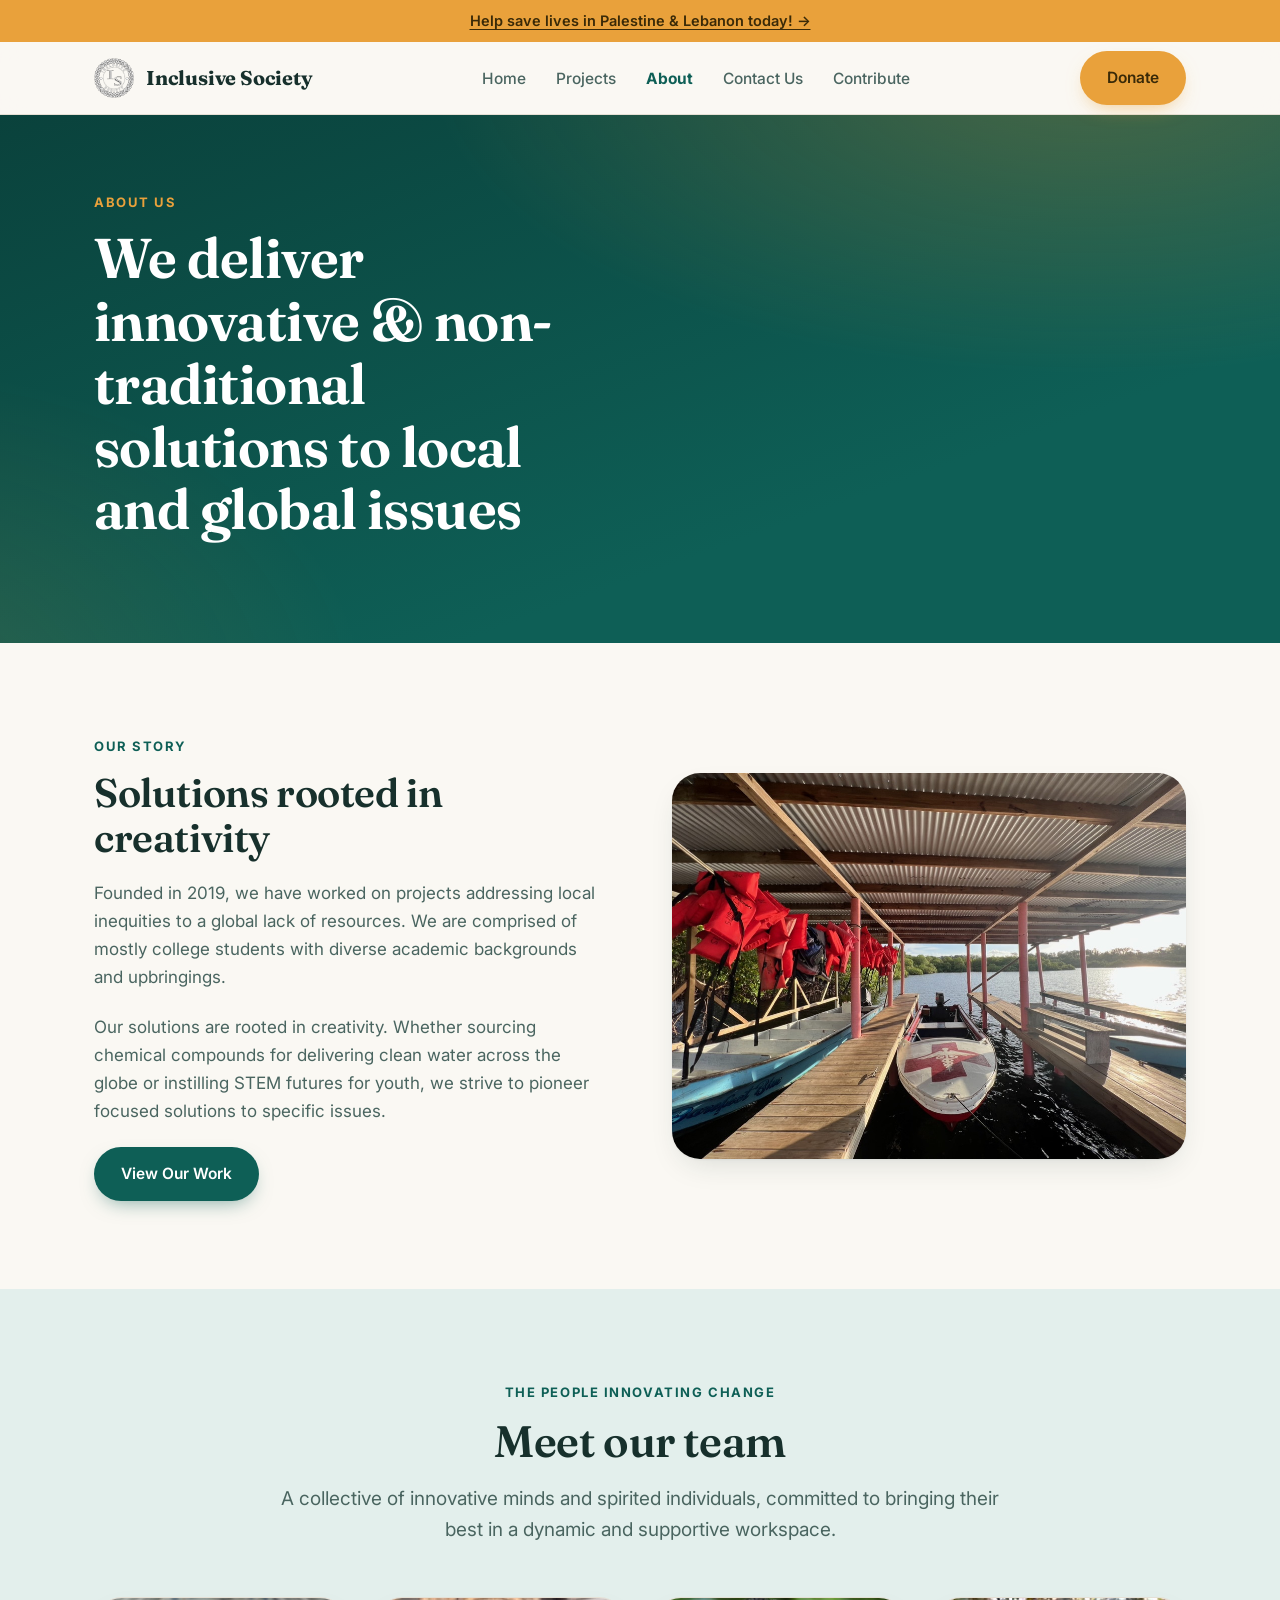
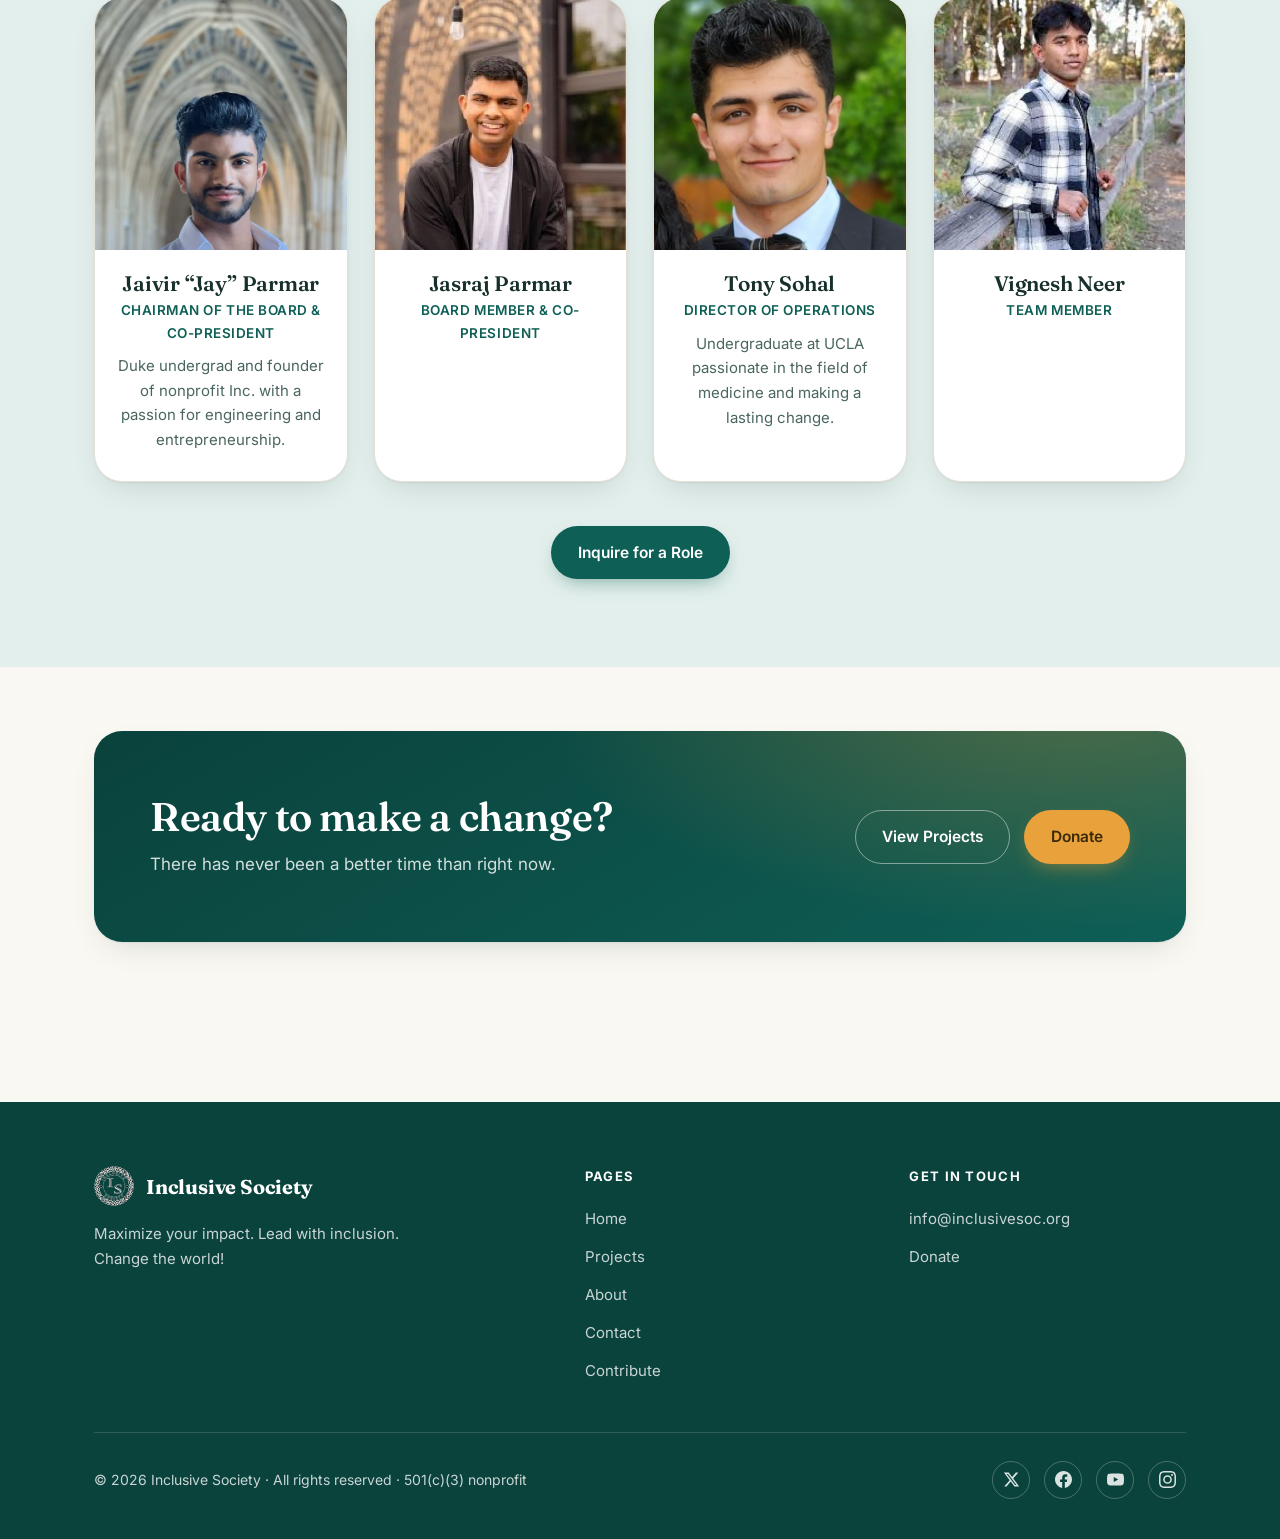
==== about/index.html @ f0d804b3 "Redesigned Inclusive Society site as a modern static website Co-Authored-By: Claude Fable 5 <noreply" ====
<!DOCTYPE html>
<html lang="en">
<head>
<meta charset="UTF-8">
<meta name="viewport" content="width=device-width, initial-scale=1.0">
<title>About — Inclusive Society</title>
<meta name="description" content="Founded in 2019, Inclusive Society delivers innovative and non-traditional solutions to local and global issues. Meet our team.">
<link rel="icon" type="image/png" href="../assets/img/logo.png">
<link rel="preconnect" href="https://fonts.googleapis.com">
<link rel="preconnect" href="https://fonts.gstatic.com" crossorigin>
<link href="https://fonts.googleapis.com/css2?family=Fraunces:ital,opsz,wght@0,9..144,400..700;1,9..144,400..700&family=Inter:wght@400;500;600;700&display=swap" rel="stylesheet">
<link rel="stylesheet" href="../assets/css/style.css">
</head>
<body>
<div class="announce">
  <a href="https://donorbox.org/inclusive-society-nonprofit-fundraiser" target="_blank" rel="noopener">Help save lives in Palestine &amp; Lebanon today! →</a>
</div>

<header class="site-header">
  <div class="wrap nav">
    <a class="brand" href="../"><img src="../assets/img/logo.png" alt="Inclusive Society logo"><span>Inclusive Society</span></a>
    <ul class="nav-links" id="navLinks">
      <li><a href="../">Home</a></li>
      <li><a href="../projects/">Projects</a></li>
      <li><a href="../about/" aria-current="page">About</a></li>
      <li><a href="../contact/">Contact Us</a></li>
      <li><a href="../contribute/">Contribute</a></li>
    </ul>
    <div class="nav-cta">
      <a class="btn btn--amber" href="https://donorbox.org/inclusive-society-nonprofit-fundraiser" target="_blank" rel="noopener">Donate</a>
      <button class="nav-toggle" aria-label="Toggle menu" onclick="document.getElementById('navLinks').classList.toggle('open')">
        <svg viewBox="0 0 24 24" fill="none" stroke="currentColor" stroke-width="2" stroke-linecap="round"><path d="M4 7h16M4 12h16M4 17h16"/></svg>
      </button>
    </div>
  </div>
</header>

<section class="hero hero--sub">
  <div class="wrap">
    <span class="eyebrow">About Us</span>
    <h1>We deliver innovative &amp; non-traditional solutions to local and global issues</h1>
  </div>
</section>

<section class="section">
  <div class="wrap split">
    <div>
      <span class="eyebrow">Our Story</span>
      <h2>Solutions rooted in creativity</h2>
      <p>Founded in 2019, we have worked on projects addressing local inequities to a global lack of resources. We are comprised of mostly college students with diverse academic backgrounds and upbringings.</p>
      <p>Our solutions are rooted in creativity. Whether sourcing chemical compounds for delivering clean water across the globe or instilling STEM futures for youth, we strive to pioneer focused solutions to specific issues.</p>
      <a class="btn btn--primary" href="../projects/">View Our Work</a>
    </div>
    <div class="split-img"><img src="../assets/img/medical.jpg" alt="Inclusive Society mission work"></div>
  </div>
</section>

<section class="section section--tint">
  <div class="wrap">
    <div class="section-head center">
      <span class="eyebrow">The People Innovating Change</span>
      <h2>Meet our team</h2>
      <p class="lede" style="margin:0 auto;">A collective of innovative minds and spirited individuals, committed to bringing their best in a dynamic and supportive workspace.</p>
    </div>
    <div class="grid grid--4">
      <article class="person">
        <img src="../assets/img/jaivir.jpg" alt="Portrait of Jaivir “Jay” Parmar">
        <div class="person-body">
          <h3>Jaivir “Jay” Parmar</h3>
          <p class="role">Chairman of the Board & Co-President</p>
          <p>Duke undergrad and founder of nonprofit Inc. with a passion for engineering and entrepreneurship.</p>
        </div>
      </article>
      <article class="person">
        <img src="../assets/img/jasraj.jpg" alt="Portrait of Jasraj Parmar">
        <div class="person-body">
          <h3>Jasraj Parmar</h3>
          <p class="role">Board Member & Co-President</p>
          
        </div>
      </article>
      <article class="person">
        <img src="../assets/img/tony.jpg" alt="Portrait of Tony Sohal">
        <div class="person-body">
          <h3>Tony Sohal</h3>
          <p class="role">Director of Operations</p>
          <p>Undergraduate at UCLA passionate in the field of medicine and making a lasting change.</p>
        </div>
      </article>
      <article class="person">
        <img src="../assets/img/vignesh.jpg" alt="Portrait of Vignesh Neer">
        <div class="person-body">
          <h3>Vignesh Neer</h3>
          <p class="role">Team Member</p>
          
        </div>
      </article>
    </div>
    <div style="text-align:center; margin-top:44px;">
      <a class="btn btn--primary" href="../contact/">Inquire for a Role</a>
    </div>
  </div>
</section>

<section class="section section--tight">
  <div class="wrap">
    <div class="cta-band">
      <div>
        <h2>Ready to make a change?</h2>
        <p>There has never been a better time than right now.</p>
      </div>
      <div class="hero-actions">
        <a class="btn btn--ghost-light" href="../projects/">View Projects</a>
        <a class="btn btn--amber" href="https://donorbox.org/inclusive-society-nonprofit-fundraiser" target="_blank" rel="noopener">Donate</a>
      </div>
    </div>
  </div>
</section>

<footer class="site-footer">
  <div class="wrap">
    <div class="footer-grid">
      <div>
        <a class="brand" href="../"><img src="../assets/img/logo.png" alt="Inclusive Society logo"><span>Inclusive Society</span></a>
        <p class="footer-tag">Maximize your impact. Lead with inclusion. Change the world!</p>
      </div>
      <div>
        <h4>Pages</h4>
        <ul class="footer-links">
          <li><a href="../">Home</a></li>
          <li><a href="../projects/">Projects</a></li>
          <li><a href="../about/">About</a></li>
          <li><a href="../contact/">Contact</a></li>
          <li><a href="../contribute/">Contribute</a></li>
        </ul>
      </div>
      <div>
        <h4>Get in touch</h4>
        <ul class="footer-links">
          <li><a href="mailto:info@inclusivesoc.org">info@inclusivesoc.org</a></li>
          <li><a href="https://donorbox.org/inclusive-society-nonprofit-fundraiser" target="_blank" rel="noopener">Donate</a></li>
        </ul>
      </div>
    </div>
    <div class="footer-bottom">
      <span>© 2026 Inclusive Society · All rights reserved · 501(c)(3) nonprofit</span>
      <div class="socials">
        <a href="#" aria-label="Twitter"><svg viewBox="0 0 24 24" fill="currentColor"><path d="M18.244 2.25h3.308l-7.227 8.26 8.502 11.24H16.17l-5.214-6.817L4.99 21.75H1.68l7.73-8.835L1.254 2.25H8.08l4.713 6.231zm-1.161 17.52h1.833L7.084 4.126H5.117z"/></svg></a>
        <a href="#" aria-label="Facebook"><svg viewBox="0 0 24 24" fill="currentColor"><path d="M24 12.073c0-6.627-5.373-12-12-12s-12 5.373-12 12c0 5.99 4.388 10.954 10.125 11.854v-8.385H7.078v-3.47h3.047V9.43c0-3.007 1.792-4.669 4.533-4.669 1.312 0 2.686.235 2.686.235v2.953H15.83c-1.491 0-1.956.925-1.956 1.874v2.25h3.328l-.532 3.47h-2.796v8.385C19.612 23.027 24 18.062 24 12.073z"/></svg></a>
        <a href="#" aria-label="YouTube"><svg viewBox="0 0 24 24" fill="currentColor"><path d="M23.498 6.186a3.016 3.016 0 00-2.122-2.136C19.505 3.545 12 3.545 12 3.545s-7.505 0-9.377.505A3.017 3.017 0 00.502 6.186C0 8.07 0 12 0 12s0 3.93.502 5.814a3.016 3.016 0 002.122 2.136c1.871.505 9.376.505 9.376.505s7.505 0 9.377-.505a3.015 3.015 0 002.122-2.136C24 15.93 24 12 24 12s0-3.93-.502-5.814zM9.545 15.568V8.432L15.818 12l-6.273 3.568z"/></svg></a>
        <a href="#" aria-label="Instagram"><svg viewBox="0 0 24 24" fill="currentColor"><path d="M12 2.163c3.204 0 3.584.012 4.85.07 3.252.148 4.771 1.691 4.919 4.919.058 1.265.069 1.645.069 4.849 0 3.205-.012 3.584-.069 4.849-.149 3.225-1.664 4.771-4.919 4.919-1.266.058-1.644.07-4.85.07-3.204 0-3.584-.012-4.849-.07-3.26-.149-4.771-1.699-4.919-4.92-.058-1.265-.07-1.644-.07-4.849 0-3.204.013-3.583.07-4.849.149-3.227 1.664-4.771 4.919-4.919 1.266-.057 1.645-.069 4.849-.069zm0-2.163c-3.259 0-3.667.014-4.947.072-4.358.2-6.78 2.618-6.98 6.98-.059 1.281-.073 1.689-.073 4.948 0 3.259.014 3.668.072 4.948.2 4.358 2.618 6.78 6.98 6.98 1.281.058 1.689.072 4.948.072 3.259 0 3.668-.014 4.948-.072 4.354-.2 6.782-2.618 6.979-6.98.059-1.28.073-1.689.073-4.948 0-3.259-.014-3.667-.072-4.947-.196-4.354-2.617-6.78-6.979-6.98-1.281-.059-1.69-.073-4.949-.073zm0 5.838a6.162 6.162 0 100 12.324 6.162 6.162 0 000-12.324zm0 10.162a4 4 0 110-8 4 4 0 010 8zm6.406-11.845a1.44 1.44 0 100 2.881 1.44 1.44 0 000-2.881z"/></svg></a>
      </div>
    </div>
  </div>
</footer>

</body>
</html>
---- assets/css/style.css ----
/* ============================================================
   Inclusive Society — site stylesheet
   ============================================================ */

:root {
  --bg: #FAF8F3;
  --surface: #FFFFFF;
  --ink: #17302C;
  --ink-soft: #4A6560;
  --line: #E5E0D5;
  --teal: #0E5F56;
  --teal-deep: #0A423C;
  --teal-tint: #E3EFEC;
  --amber: #E9A13B;
  --amber-deep: #C77F1B;
  --radius: 18px;
  --radius-lg: 28px;
  --shadow: 0 1px 2px rgba(23, 48, 44, .05), 0 12px 32px -12px rgba(23, 48, 44, .18);
  --font-display: "Fraunces", Georgia, serif;
  --font-body: "Inter", -apple-system, BlinkMacSystemFont, "Segoe UI", sans-serif;
}

* { margin: 0; padding: 0; box-sizing: border-box; }

html { scroll-behavior: smooth; }

body {
  font-family: var(--font-body);
  background: var(--bg);
  color: var(--ink);
  line-height: 1.65;
  font-size: 17px;
  -webkit-font-smoothing: antialiased;
}

img { max-width: 100%; display: block; }

a { color: var(--teal); text-decoration: none; }
a:hover { text-decoration: none; }

.wrap { max-width: 1140px; margin: 0 auto; padding: 0 24px; }

/* ---------- Typography ---------- */

h1, h2, h3 { font-family: var(--font-display); font-weight: 600; line-height: 1.12; letter-spacing: -0.01em; }

.eyebrow {
  display: inline-block;
  font-size: 13px;
  font-weight: 700;
  letter-spacing: .12em;
  text-transform: uppercase;
  color: var(--teal);
  margin-bottom: 14px;
}

.eyebrow--amber { color: var(--amber-deep); }

.lede { font-size: 19px; color: var(--ink-soft); max-width: 62ch; }

/* ---------- Announcement bar ---------- */

.announce {
  background: var(--amber);
  color: #3A2A08;
  text-align: center;
  padding: 9px 20px;
  font-size: 14.5px;
  font-weight: 600;
}
.announce a { color: inherit; text-decoration: underline; text-underline-offset: 3px; }
.announce a:hover { opacity: .8; }

/* ---------- Header ---------- */

.site-header {
  position: sticky;
  top: 0;
  z-index: 50;
  background: rgba(250, 248, 243, .88);
  backdrop-filter: blur(12px);
  -webkit-backdrop-filter: blur(12px);
  border-bottom: 1px solid var(--line);
}

.nav {
  display: flex;
  align-items: center;
  justify-content: space-between;
  height: 72px;
  gap: 24px;
}

.brand { display: flex; align-items: center; gap: 12px; color: var(--ink); }
.brand img { width: 40px; height: 40px; }
.brand span {
  font-family: var(--font-display);
  font-weight: 700;
  font-size: 20px;
  letter-spacing: -0.01em;
}

.nav-links { display: flex; align-items: center; gap: 30px; list-style: none; }
.nav-links a {
  color: var(--ink-soft);
  font-weight: 500;
  font-size: 15.5px;
  transition: color .15s;
}
.nav-links a:hover, .nav-links a[aria-current="page"] { color: var(--teal); }
.nav-links a[aria-current="page"] { font-weight: 700; }

.nav-cta { display: flex; align-items: center; gap: 12px; }

/* mobile nav */
.nav-toggle {
  display: none;
  background: none;
  border: none;
  cursor: pointer;
  padding: 8px;
  color: var(--ink);
}
.nav-toggle svg { width: 26px; height: 26px; }

@media (max-width: 860px) {
  .nav-toggle { display: block; }
  .nav-links {
    display: none;
    position: absolute;
    top: 72px;
    left: 0; right: 0;
    background: var(--bg);
    border-bottom: 1px solid var(--line);
    flex-direction: column;
    align-items: flex-start;
    padding: 18px 24px 24px;
    gap: 16px;
    box-shadow: var(--shadow);
  }
  .nav-links.open { display: flex; }
  .nav-cta .btn { padding: 10px 18px; }
}

/* ---------- Buttons ---------- */

.btn {
  display: inline-flex;
  align-items: center;
  gap: 8px;
  padding: 13px 26px;
  border-radius: 999px;
  font-weight: 600;
  font-size: 15.5px;
  border: 1.5px solid transparent;
  cursor: pointer;
  transition: transform .15s, box-shadow .15s, background .15s, color .15s;
  font-family: var(--font-body);
}
.btn:hover { transform: translateY(-1px); }

.btn--primary { background: var(--teal); color: #fff; box-shadow: 0 8px 20px -8px rgba(14, 95, 86, .55); }
.btn--primary:hover { background: var(--teal-deep); color: #fff; }

.btn--amber { background: var(--amber); color: #3A2A08; box-shadow: 0 8px 20px -8px rgba(233, 161, 59, .6); }
.btn--amber:hover { background: #F0B45C; }

.btn--ghost { border-color: var(--line); color: var(--ink); background: transparent; }
.btn--ghost:hover { border-color: var(--teal); color: var(--teal); }

.btn--ghost-light { border-color: rgba(255,255,255,.45); color: #fff; background: transparent; }
.btn--ghost-light:hover { background: rgba(255,255,255,.12); color: #fff; }

/* ---------- Hero ---------- */

.hero {
  position: relative;
  background:
    radial-gradient(1100px 520px at 85% -10%, rgba(233, 161, 59, .28), transparent 60%),
    radial-gradient(900px 600px at -10% 110%, rgba(233, 161, 59, .14), transparent 55%),
    linear-gradient(160deg, var(--teal-deep) 0%, var(--teal) 70%);
  color: #fff;
  overflow: hidden;
}
.hero .wrap {
  padding-top: 96px;
  padding-bottom: 104px;
  position: relative;
}
.hero .eyebrow { color: var(--amber); }
.hero h1 {
  font-size: clamp(42px, 6.5vw, 74px);
  max-width: 13ch;
  margin-bottom: 22px;
  font-weight: 640;
}
.hero h1 em { font-style: italic; color: var(--amber); }
.hero p { font-size: 20px; color: rgba(255,255,255,.85); max-width: 52ch; margin-bottom: 36px; }
.hero-actions { display: flex; gap: 14px; flex-wrap: wrap; }

/* subpage hero (smaller) */
.hero--sub .wrap { padding-top: 72px; padding-bottom: 80px; }
.hero--sub h1 { font-size: clamp(36px, 5vw, 56px); }

/* ---------- Sections ---------- */

.section { padding: 88px 0; }
.section--tight { padding: 64px 0; }
.section--teal { background: var(--teal-deep); color: #fff; }
.section--tint { background: var(--teal-tint); }

.section-head { max-width: 720px; margin-bottom: 52px; }
.section-head h2 { font-size: clamp(30px, 4vw, 44px); margin-bottom: 16px; }
.section-head.center { margin-left: auto; margin-right: auto; text-align: center; }

/* ---------- Cards ---------- */

.grid { display: grid; gap: 26px; }
.grid--3 { grid-template-columns: repeat(3, 1fr); }
.grid--2 { grid-template-columns: repeat(2, 1fr); }
.grid--4 { grid-template-columns: repeat(4, 1fr); }

@media (max-width: 980px) {
  .grid--3, .grid--4 { grid-template-columns: repeat(2, 1fr); }
}
@media (max-width: 640px) {
  .grid--2, .grid--3, .grid--4 { grid-template-columns: 1fr; }
}

.card {
  background: var(--surface);
  border: 1px solid var(--line);
  border-radius: var(--radius-lg);
  overflow: hidden;
  box-shadow: var(--shadow);
  display: flex;
  flex-direction: column;
  transition: transform .2s, box-shadow .2s;
}
.card:hover { transform: translateY(-4px); box-shadow: 0 2px 4px rgba(23,48,44,.06), 0 24px 48px -16px rgba(23,48,44,.24); }

.card img { height: 210px; width: 100%; object-fit: cover; }
.card-body { padding: 26px 26px 30px; display: flex; flex-direction: column; gap: 10px; flex: 1; }
.card-body h3 { font-size: 23px; }
.card-body p { color: var(--ink-soft); font-size: 15.5px; flex: 1; }
.card-link { font-weight: 600; font-size: 15px; }
.card-link::after { content: " →"; }

.tag {
  align-self: flex-start;
  font-size: 12px;
  font-weight: 700;
  letter-spacing: .08em;
  text-transform: uppercase;
  padding: 5px 12px;
  border-radius: 999px;
  background: var(--teal-tint);
  color: var(--teal);
}
.tag--red { background: #FBE9E4; color: #B4462B; }
.tag--amber { background: #FCF0DC; color: var(--amber-deep); }

/* ---------- Stats ---------- */

.stats { text-align: center; }
.stat h3 {
  font-size: clamp(40px, 5vw, 56px);
  color: var(--amber);
  font-weight: 640;
  margin-bottom: 6px;
}
.section--teal .stat p { color: rgba(255,255,255,.8); font-size: 15.5px; }
.stat p { color: var(--ink-soft); font-size: 15.5px; }

/* ---------- Split (image + text) ---------- */

.split {
  display: grid;
  grid-template-columns: 1fr 1fr;
  gap: 64px;
  align-items: center;
}
@media (max-width: 900px) { .split { grid-template-columns: 1fr; gap: 40px; } }

.split h2 { font-size: clamp(28px, 3.6vw, 40px); margin-bottom: 18px; }
.split p { color: var(--ink-soft); margin-bottom: 22px; }

.split-img {
  border-radius: var(--radius-lg);
  overflow: hidden;
  box-shadow: var(--shadow);
}
.split-img img { width: 100%; height: 100%; object-fit: cover; aspect-ratio: 4/3; }

.checklist { list-style: none; display: grid; gap: 12px; }
.checklist li { display: flex; gap: 12px; align-items: flex-start; font-weight: 500; }
.checklist li::before {
  content: "✓";
  flex: none;
  width: 24px; height: 24px;
  border-radius: 50%;
  background: var(--teal-tint);
  color: var(--teal);
  font-size: 13px;
  font-weight: 800;
  display: inline-flex;
  align-items: center;
  justify-content: center;
  margin-top: 2px;
}

/* ---------- Value tiles ---------- */

.value {
  background: var(--surface);
  border: 1px solid var(--line);
  border-radius: var(--radius-lg);
  padding: 34px 30px;
  box-shadow: var(--shadow);
}
.value .icon {
  width: 52px; height: 52px;
  border-radius: 14px;
  background: var(--teal-tint);
  color: var(--teal);
  display: flex;
  align-items: center;
  justify-content: center;
  margin-bottom: 20px;
}
.value .icon svg { width: 26px; height: 26px; }
.value h3 { font-size: 21px; margin-bottom: 8px; }
.value p { color: var(--ink-soft); font-size: 15.5px; }

/* ---------- FAQ ---------- */

.faq { max-width: 780px; margin: 0 auto; display: grid; gap: 14px; }
.faq details {
  background: var(--surface);
  border: 1px solid var(--line);
  border-radius: var(--radius);
  padding: 0;
  overflow: hidden;
}
.faq summary {
  cursor: pointer;
  list-style: none;
  padding: 20px 54px 20px 24px;
  font-weight: 600;
  font-size: 16.5px;
  position: relative;
}
.faq summary::-webkit-details-marker { display: none; }
.faq summary::after {
  content: "+";
  position: absolute;
  right: 22px;
  top: 50%;
  transform: translateY(-50%);
  font-size: 22px;
  color: var(--teal);
  font-weight: 400;
  transition: transform .2s;
}
.faq details[open] summary::after { transform: translateY(-50%) rotate(45deg); }
.faq details > div { padding: 0 24px 22px; color: var(--ink-soft); font-size: 15.5px; }
.faq details > div a { font-weight: 600; }

/* ---------- Team ---------- */

.person {
  background: var(--surface);
  border: 1px solid var(--line);
  border-radius: var(--radius-lg);
  overflow: hidden;
  box-shadow: var(--shadow);
  text-align: center;
  transition: transform .2s, box-shadow .2s;
}
.person:hover { transform: translateY(-4px); }
.person img { width: 100%; aspect-ratio: 1/1; object-fit: cover; object-position: center top; }
.person-body { padding: 22px 22px 28px; }
.person-body h3 { font-size: 21px; margin-bottom: 4px; }
.person-body .role {
  color: var(--teal);
  font-weight: 600;
  font-size: 13.5px;
  letter-spacing: .04em;
  text-transform: uppercase;
  margin-bottom: 10px;
}
.person-body p { color: var(--ink-soft); font-size: 15px; }

/* ---------- CTA band ---------- */

.cta-band {
  background:
    radial-gradient(900px 400px at 90% -20%, rgba(233,161,59,.3), transparent 60%),
    linear-gradient(150deg, var(--teal-deep), var(--teal));
  color: #fff;
  border-radius: var(--radius-lg);
  padding: 64px 56px;
  display: flex;
  align-items: center;
  justify-content: space-between;
  gap: 40px;
  flex-wrap: wrap;
  box-shadow: var(--shadow);
}
.cta-band h2 { font-size: clamp(28px, 3.6vw, 40px); margin-bottom: 10px; }
.cta-band p { color: rgba(255,255,255,.82); font-size: 17px; max-width: 46ch; }
.cta-band .hero-actions { flex: none; }

/* ---------- Forms ---------- */

.form-card {
  background: var(--surface);
  border: 1px solid var(--line);
  border-radius: var(--radius-lg);
  padding: 40px;
  box-shadow: var(--shadow);
}
.form-grid { display: grid; gap: 20px; }
.form-field label { display: block; font-weight: 600; font-size: 14.5px; margin-bottom: 7px; }
.form-field input,
.form-field select,
.form-field textarea {
  width: 100%;
  padding: 13px 16px;
  border: 1.5px solid var(--line);
  border-radius: 12px;
  font-family: var(--font-body);
  font-size: 15.5px;
  background: var(--bg);
  color: var(--ink);
  transition: border-color .15s, box-shadow .15s;
}
.form-field input:focus,
.form-field select:focus,
.form-field textarea:focus {
  outline: none;
  border-color: var(--teal);
  box-shadow: 0 0 0 3px rgba(14, 95, 86, .14);
}
.form-field textarea { min-height: 140px; resize: vertical; }

/* ---------- Contact info ---------- */

.info-tile {
  background: var(--surface);
  border: 1px solid var(--line);
  border-radius: var(--radius-lg);
  padding: 30px;
  box-shadow: var(--shadow);
  display: flex;
  gap: 18px;
  align-items: flex-start;
}
.info-tile .icon {
  flex: none;
  width: 46px; height: 46px;
  border-radius: 13px;
  background: var(--teal-tint);
  color: var(--teal);
  display: flex; align-items: center; justify-content: center;
}
.info-tile .icon svg { width: 22px; height: 22px; }
.info-tile h3 { font-size: 18px; margin-bottom: 4px; font-family: var(--font-body); font-weight: 700; }
.info-tile p { color: var(--ink-soft); font-size: 15px; }

/* ---------- Pledge strip (contribute) ---------- */

.pledges { display: flex; justify-content: center; gap: 48px; flex-wrap: wrap; }
.pledge { display: flex; align-items: center; gap: 12px; font-weight: 600; font-size: 17px; }
.pledge::before {
  content: "✓";
  width: 30px; height: 30px;
  border-radius: 50%;
  background: var(--amber);
  color: #3A2A08;
  font-weight: 800;
  display: inline-flex;
  align-items: center;
  justify-content: center;
  flex: none;
}

/* ---------- Footer ---------- */

.site-footer {
  background: var(--teal-deep);
  color: rgba(255,255,255,.78);
  padding: 64px 0 40px;
  margin-top: 96px;
}
.footer-grid {
  display: grid;
  grid-template-columns: 1.6fr 1fr 1fr;
  gap: 48px;
  margin-bottom: 48px;
}
@media (max-width: 800px) { .footer-grid { grid-template-columns: 1fr; gap: 36px; } }

.site-footer .brand { color: #fff; margin-bottom: 16px; }
.site-footer .brand img { filter: invert(1) brightness(2); }
.footer-tag { font-size: 15px; max-width: 34ch; }

.site-footer h4 {
  color: #fff;
  font-size: 13px;
  font-weight: 700;
  letter-spacing: .1em;
  text-transform: uppercase;
  margin-bottom: 16px;
}
.footer-links { list-style: none; display: grid; gap: 10px; }
.footer-links a { color: rgba(255,255,255,.78); font-size: 15px; }
.footer-links a:hover { color: var(--amber); }

.footer-bottom {
  border-top: 1px solid rgba(255,255,255,.14);
  padding-top: 28px;
  display: flex;
  justify-content: space-between;
  align-items: center;
  gap: 20px;
  flex-wrap: wrap;
  font-size: 14px;
}
.socials { display: flex; gap: 14px; }
.socials a {
  width: 38px; height: 38px;
  border-radius: 50%;
  border: 1px solid rgba(255,255,255,.25);
  display: inline-flex;
  align-items: center;
  justify-content: center;
  color: rgba(255,255,255,.85);
  transition: background .15s, color .15s;
}
.socials a:hover { background: var(--amber); color: #3A2A08; border-color: var(--amber); }
.socials svg { width: 17px; height: 17px; }

/* ---------- Misc ---------- */

.notice {
  background: var(--teal-tint);
  border: 1px solid #CBDFDA;
  border-radius: var(--radius);
  padding: 16px 20px;
  font-size: 14.5px;
  color: var(--teal-deep);
}

@media (max-width: 640px) {
  .section { padding: 64px 0; }
  .hero .wrap { padding-top: 64px; padding-bottom: 72px; }
  .cta-band { padding: 44px 28px; }
  .form-card { padding: 28px 22px; }
}
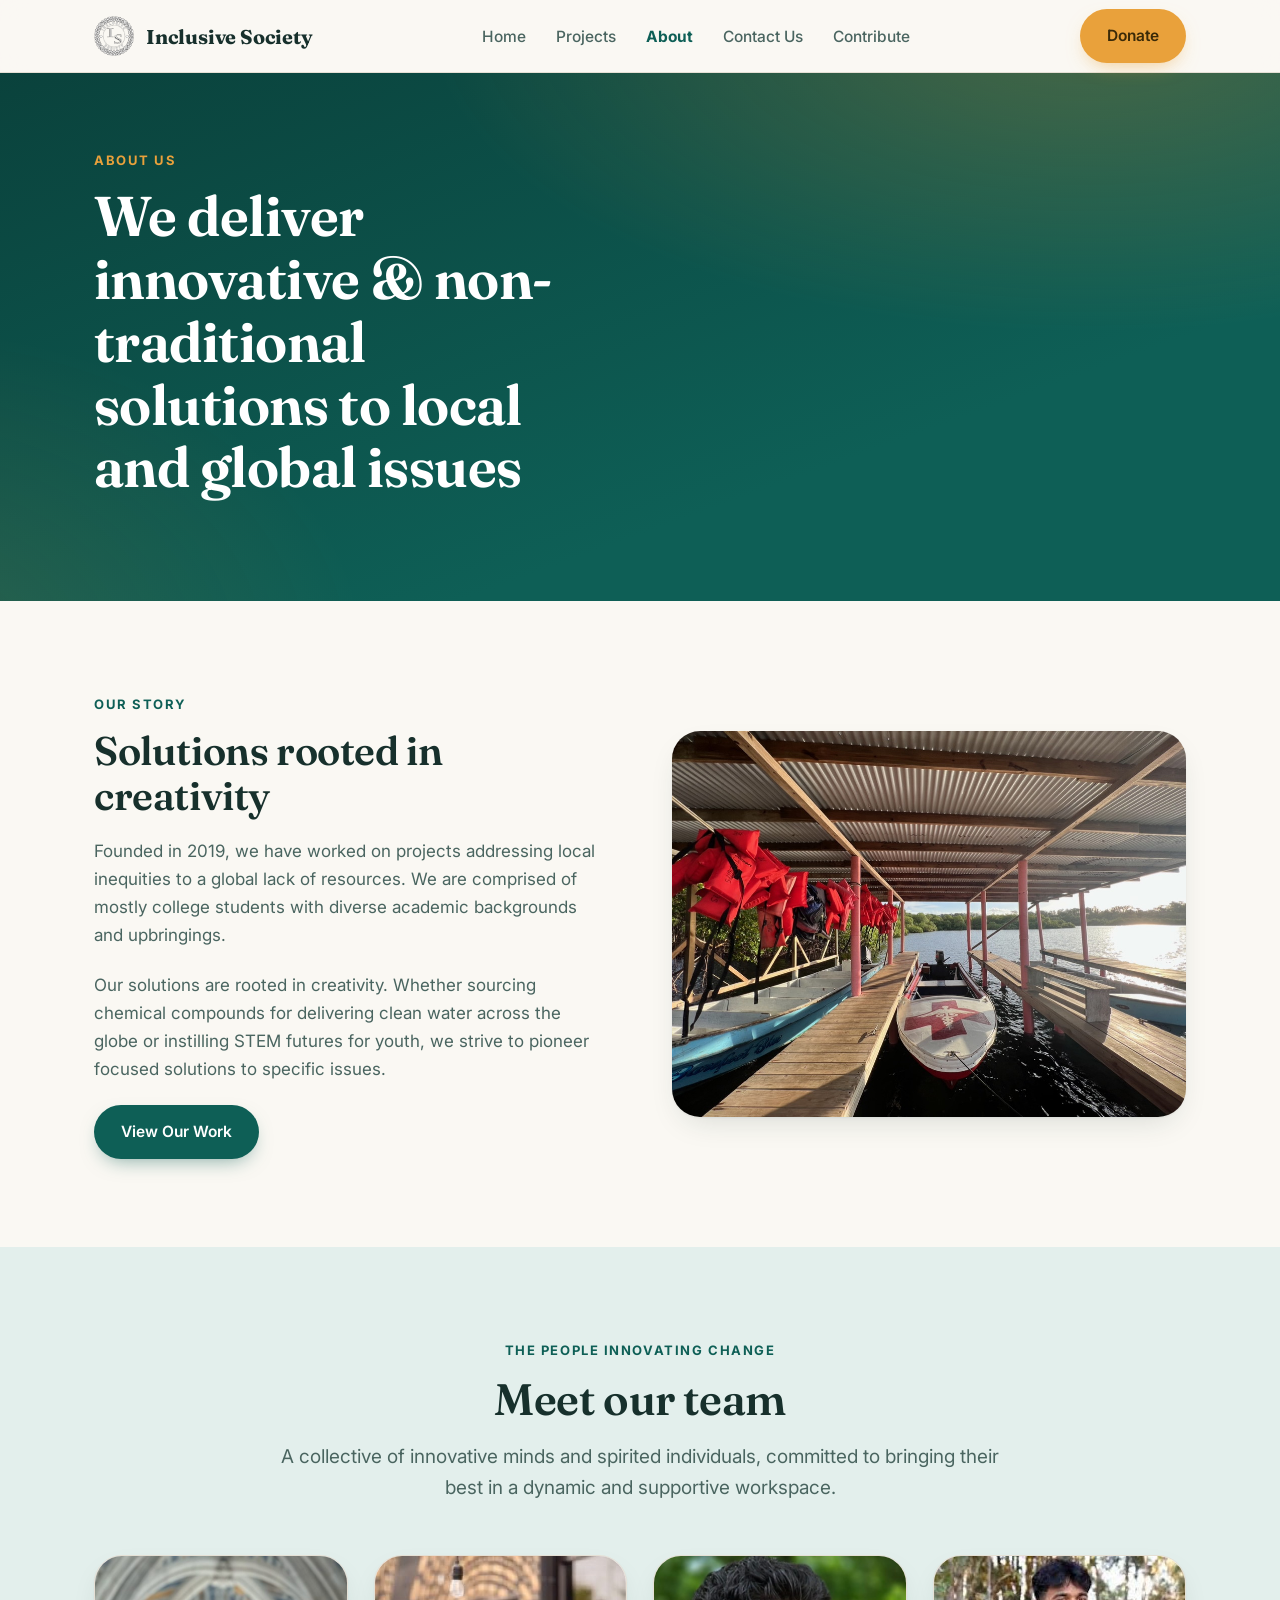
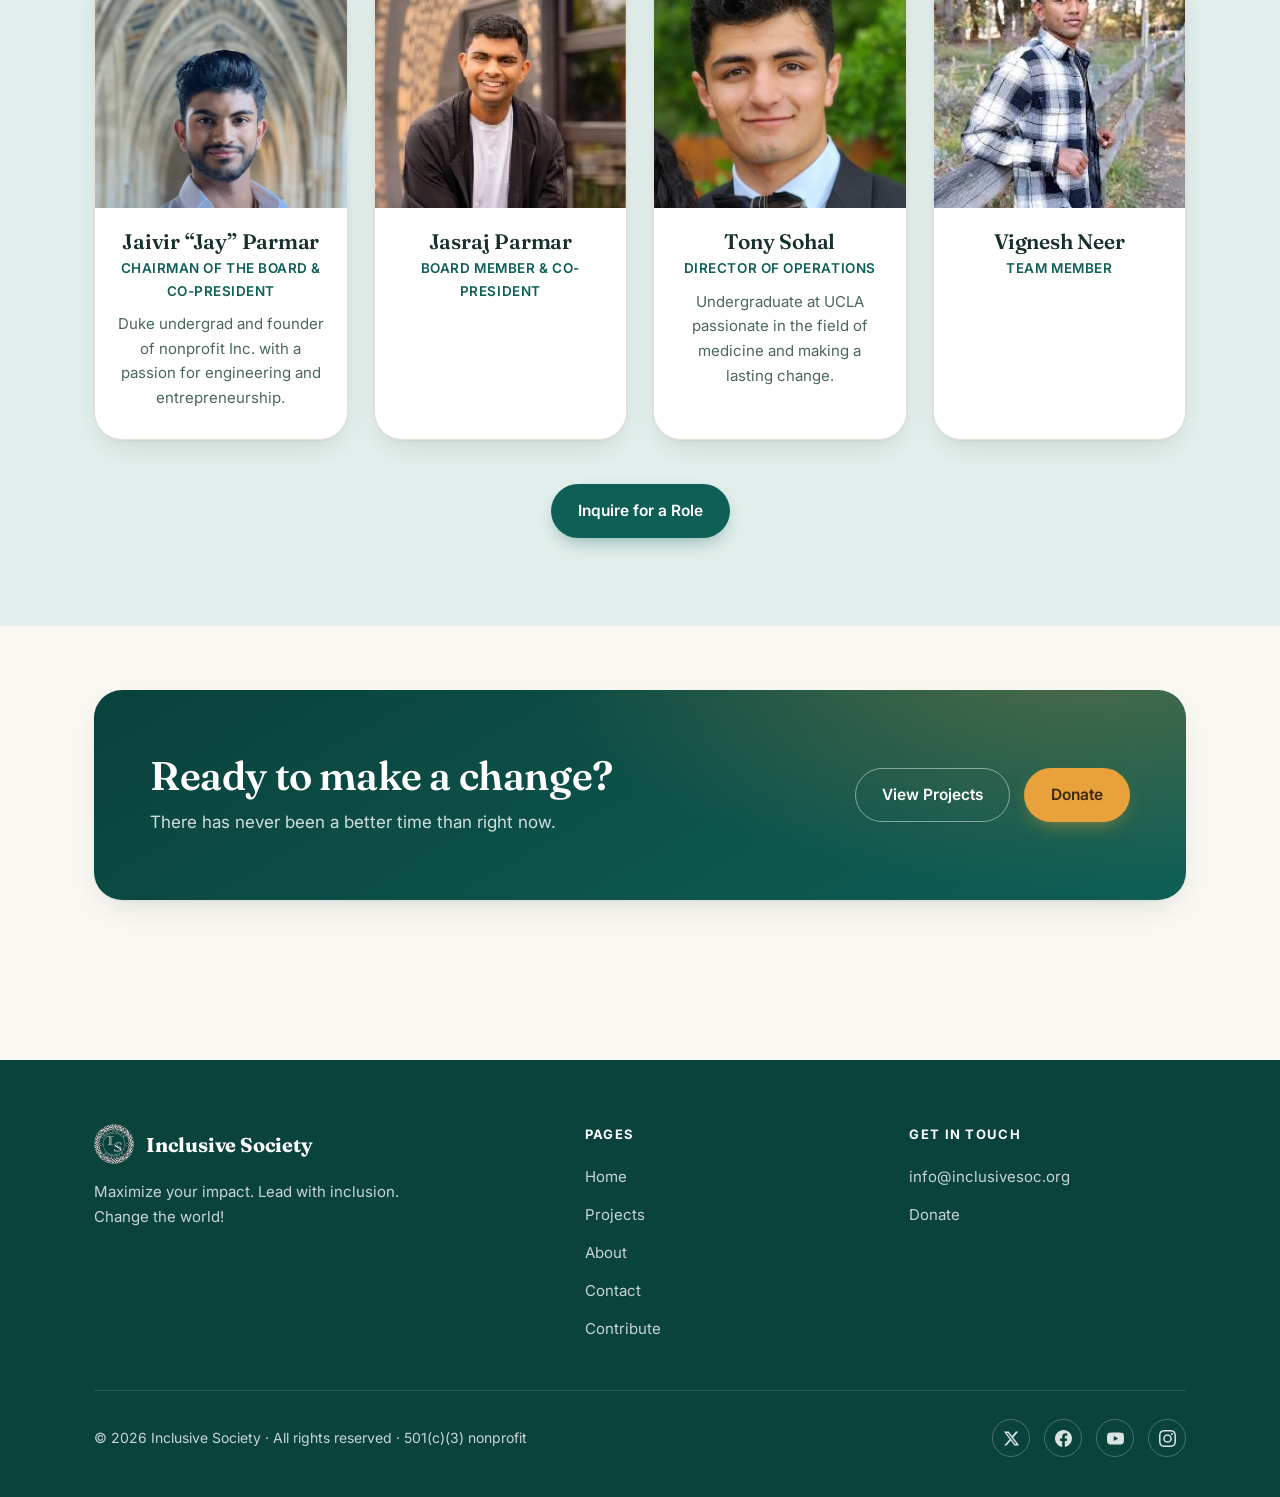
==== commit 78af5b1c: "Remove Palestine announcement banner Co-Authored-By: Claude Fable 5 <noreply@anthropic.com>" ====
--- a/about/index.html
+++ b/about/index.html
@@ -12,10 +12,6 @@
 <link rel="stylesheet" href="../assets/css/style.css">
 </head>
 <body>
-<div class="announce">
-  <a href="https://donorbox.org/inclusive-society-nonprofit-fundraiser" target="_blank" rel="noopener">Help save lives in Palestine &amp; Lebanon today! →</a>
-</div>
-
 <header class="site-header">
   <div class="wrap nav">
     <a class="brand" href="../"><img src="../assets/img/logo.png" alt="Inclusive Society logo"><span>Inclusive Society</span></a>
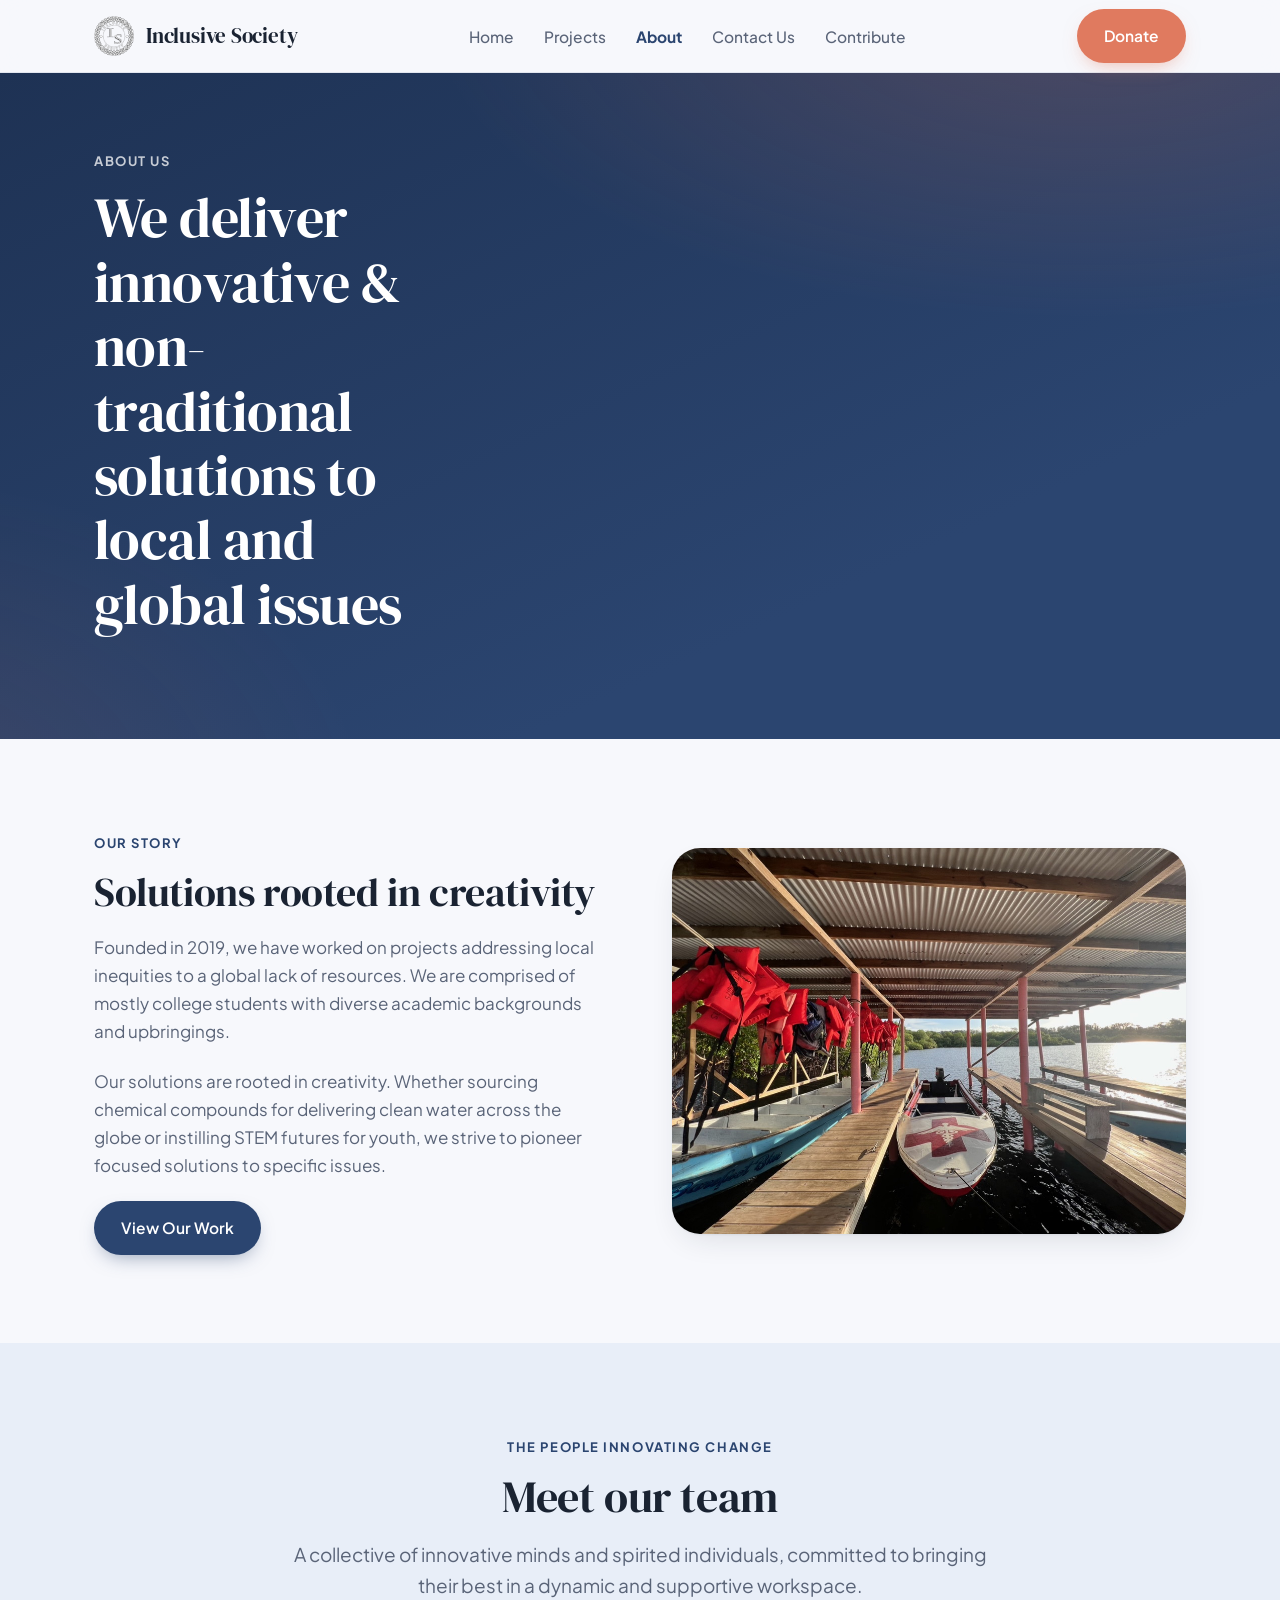
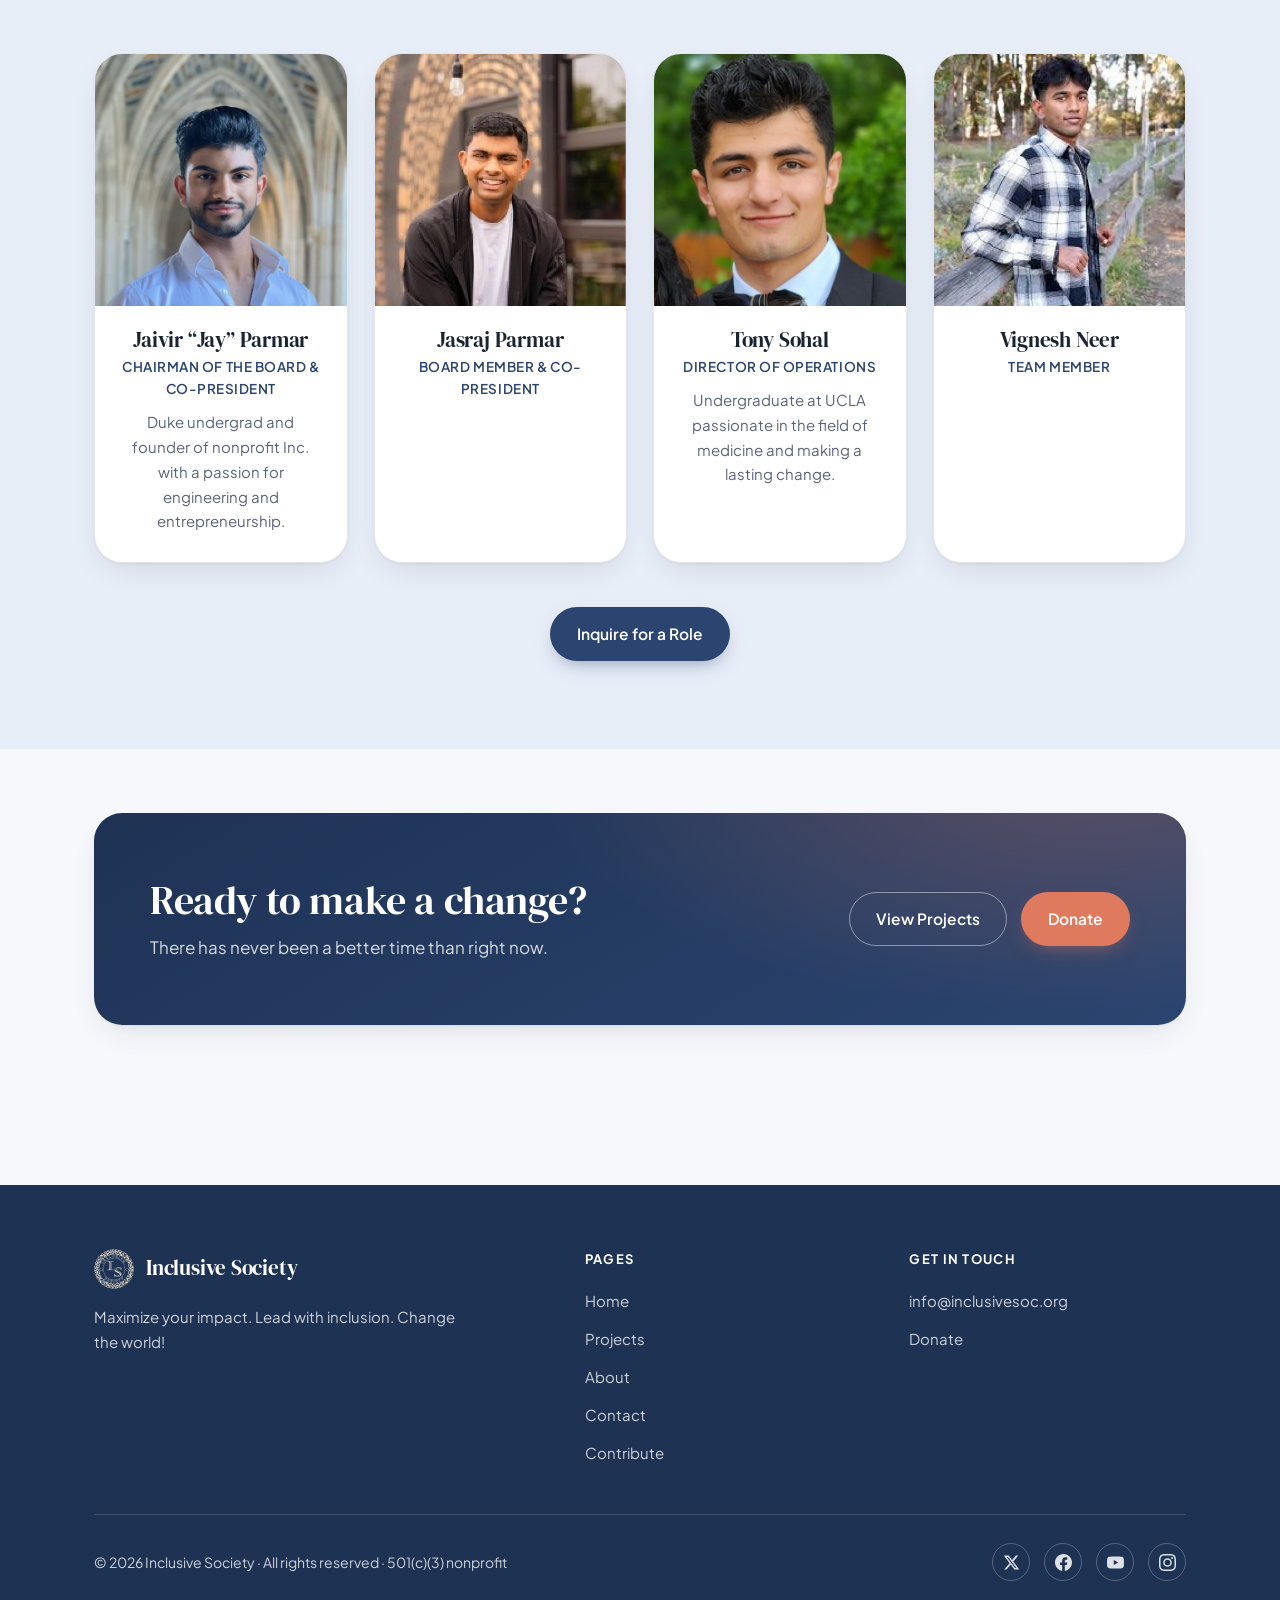
==== commit 0c995da6: "Redesign with indigo-coral palette, full-screen hero, and modern fonts - Replace teal/amber scheme w" ====
--- a/about/index.html
+++ b/about/index.html
@@ -8,7 +8,7 @@
 <link rel="icon" type="image/png" href="../assets/img/logo.png">
 <link rel="preconnect" href="https://fonts.googleapis.com">
 <link rel="preconnect" href="https://fonts.gstatic.com" crossorigin>
-<link href="https://fonts.googleapis.com/css2?family=Fraunces:ital,opsz,wght@0,9..144,400..700;1,9..144,400..700&family=Inter:wght@400;500;600;700&display=swap" rel="stylesheet">
+<link href="https://fonts.googleapis.com/css2?family=DM+Serif+Display:ital@0;1&family=Plus+Jakarta+Sans:wght@400;500;600;700&display=swap" rel="stylesheet">
 <link rel="stylesheet" href="../assets/css/style.css">
 </head>
 <body>
@@ -60,7 +60,7 @@
     </div>
     <div class="grid grid--4">
       <article class="person">
-        <img src="../assets/img/jaivir.jpg" alt="Portrait of Jaivir “Jay” Parmar">
+        <img class="person-img--center" src="../assets/img/jaivir.jpg" alt="Portrait of Jaivir “Jay” Parmar">
         <div class="person-body">
           <h3>Jaivir “Jay” Parmar</h3>
           <p class="role">Chairman of the Board & Co-President</p>
--- a/assets/css/style.css
+++ b/assets/css/style.css
@@ -3,21 +3,22 @@
    ============================================================ */
 
 :root {
-  --bg: #FAF8F3;
+  --bg: #F7F8FC;
   --surface: #FFFFFF;
-  --ink: #17302C;
-  --ink-soft: #4A6560;
-  --line: #E5E0D5;
-  --teal: #0E5F56;
-  --teal-deep: #0A423C;
-  --teal-tint: #E3EFEC;
-  --amber: #E9A13B;
-  --amber-deep: #C77F1B;
+  --ink: #1A2332;
+  --ink-soft: #5A6478;
+  --line: #E2E6EF;
+  --primary: #2B4570;
+  --primary-deep: #1E3254;
+  --primary-tint: #E8EEF8;
+  --accent: #E07A5F;
+  --accent-deep: #C45E44;
+  --accent-light: #FDF0EC;
   --radius: 18px;
   --radius-lg: 28px;
-  --shadow: 0 1px 2px rgba(23, 48, 44, .05), 0 12px 32px -12px rgba(23, 48, 44, .18);
-  --font-display: "Fraunces", Georgia, serif;
-  --font-body: "Inter", -apple-system, BlinkMacSystemFont, "Segoe UI", sans-serif;
+  --shadow: 0 1px 2px rgba(26, 35, 50, .05), 0 12px 32px -12px rgba(26, 35, 50, .16);
+  --font-display: "DM Serif Display", Georgia, "Times New Roman", serif;
+  --font-body: "Plus Jakarta Sans", -apple-system, BlinkMacSystemFont, "Segoe UI", sans-serif;
 }
 
 * { margin: 0; padding: 0; box-sizing: border-box; }
@@ -35,14 +36,14 @@
 
 img { max-width: 100%; display: block; }
 
-a { color: var(--teal); text-decoration: none; }
+a { color: var(--primary); text-decoration: none; }
 a:hover { text-decoration: none; }
 
 .wrap { max-width: 1140px; margin: 0 auto; padding: 0 24px; }
 
 /* ---------- Typography ---------- */
 
-h1, h2, h3 { font-family: var(--font-display); font-weight: 600; line-height: 1.12; letter-spacing: -0.01em; }
+h1, h2, h3 { font-family: var(--font-display); font-weight: 400; line-height: 1.15; letter-spacing: -0.01em; }
 
 .eyebrow {
   display: inline-block;
@@ -50,26 +51,26 @@
   font-weight: 700;
   letter-spacing: .12em;
   text-transform: uppercase;
-  color: var(--teal);
+  color: var(--primary);
   margin-bottom: 14px;
 }
 
-.eyebrow--amber { color: var(--amber-deep); }
+.eyebrow--accent { color: var(--accent-deep); }
 
 .lede { font-size: 19px; color: var(--ink-soft); max-width: 62ch; }
 
 /* ---------- Announcement bar ---------- */
 
 .announce {
-  background: var(--amber);
-  color: #3A2A08;
+  background: var(--accent);
+  color: #fff;
   text-align: center;
   padding: 9px 20px;
   font-size: 14.5px;
   font-weight: 600;
 }
 .announce a { color: inherit; text-decoration: underline; text-underline-offset: 3px; }
-.announce a:hover { opacity: .8; }
+.announce a:hover { opacity: .85; }
 
 /* ---------- Header ---------- */
 
@@ -77,7 +78,7 @@
   position: sticky;
   top: 0;
   z-index: 50;
-  background: rgba(250, 248, 243, .88);
+  background: rgba(247, 248, 252, .9);
   backdrop-filter: blur(12px);
   -webkit-backdrop-filter: blur(12px);
   border-bottom: 1px solid var(--line);
@@ -95,8 +96,8 @@
 .brand img { width: 40px; height: 40px; }
 .brand span {
   font-family: var(--font-display);
-  font-weight: 700;
-  font-size: 20px;
+  font-weight: 400;
+  font-size: 21px;
   letter-spacing: -0.01em;
 }
 
@@ -107,7 +108,7 @@
   font-size: 15.5px;
   transition: color .15s;
 }
-.nav-links a:hover, .nav-links a[aria-current="page"] { color: var(--teal); }
+.nav-links a:hover, .nav-links a[aria-current="page"] { color: var(--primary); }
 .nav-links a[aria-current="page"] { font-weight: 700; }
 
 .nav-cta { display: flex; align-items: center; gap: 12px; }
@@ -159,14 +160,14 @@
 }
 .btn:hover { transform: translateY(-1px); }
 
-.btn--primary { background: var(--teal); color: #fff; box-shadow: 0 8px 20px -8px rgba(14, 95, 86, .55); }
-.btn--primary:hover { background: var(--teal-deep); color: #fff; }
-
-.btn--amber { background: var(--amber); color: #3A2A08; box-shadow: 0 8px 20px -8px rgba(233, 161, 59, .6); }
-.btn--amber:hover { background: #F0B45C; }
+.btn--primary { background: var(--primary); color: #fff; box-shadow: 0 8px 20px -8px rgba(43, 69, 112, .55); }
+.btn--primary:hover { background: var(--primary-deep); color: #fff; }
+
+.btn--amber { background: var(--accent); color: #fff; box-shadow: 0 8px 20px -8px rgba(224, 122, 95, .55); }
+.btn--amber:hover { background: var(--accent-deep); color: #fff; }
 
 .btn--ghost { border-color: var(--line); color: var(--ink); background: transparent; }
-.btn--ghost:hover { border-color: var(--teal); color: var(--teal); }
+.btn--ghost:hover { border-color: var(--primary); color: var(--primary); }
 
 .btn--ghost-light { border-color: rgba(255,255,255,.45); color: #fff; background: transparent; }
 .btn--ghost-light:hover { background: rgba(255,255,255,.12); color: #fff; }
@@ -176,25 +177,38 @@
 .hero {
   position: relative;
   background:
-    radial-gradient(1100px 520px at 85% -10%, rgba(233, 161, 59, .28), transparent 60%),
-    radial-gradient(900px 600px at -10% 110%, rgba(233, 161, 59, .14), transparent 55%),
-    linear-gradient(160deg, var(--teal-deep) 0%, var(--teal) 70%);
+    radial-gradient(1100px 520px at 85% -10%, rgba(224, 122, 95, .22), transparent 60%),
+    radial-gradient(900px 600px at -10% 110%, rgba(224, 122, 95, .12), transparent 55%),
+    linear-gradient(155deg, var(--primary-deep) 0%, var(--primary) 72%);
   color: #fff;
   overflow: hidden;
 }
+
+/* Full-viewport home hero */
+.hero:not(.hero--sub) {
+  min-height: 100dvh;
+  display: flex;
+  align-items: center;
+}
+.hero:not(.hero--sub) .wrap {
+  padding-top: 48px;
+  padding-bottom: 48px;
+  position: relative;
+  width: 100%;
+}
+
 .hero .wrap {
   padding-top: 96px;
   padding-bottom: 104px;
   position: relative;
 }
-.hero .eyebrow { color: var(--amber); }
+.hero .eyebrow { color: rgba(255, 255, 255, .75); }
 .hero h1 {
-  font-size: clamp(42px, 6.5vw, 74px);
+  font-size: clamp(44px, 7vw, 80px);
   max-width: 13ch;
   margin-bottom: 22px;
-  font-weight: 640;
-}
-.hero h1 em { font-style: italic; color: var(--amber); }
+}
+.hero h1 em { font-style: italic; color: var(--accent); }
 .hero p { font-size: 20px; color: rgba(255,255,255,.85); max-width: 52ch; margin-bottom: 36px; }
 .hero-actions { display: flex; gap: 14px; flex-wrap: wrap; }
 
@@ -206,8 +220,8 @@
 
 .section { padding: 88px 0; }
 .section--tight { padding: 64px 0; }
-.section--teal { background: var(--teal-deep); color: #fff; }
-.section--tint { background: var(--teal-tint); }
+.section--teal { background: var(--primary-deep); color: #fff; }
+.section--tint { background: var(--primary-tint); }
 
 .section-head { max-width: 720px; margin-bottom: 52px; }
 .section-head h2 { font-size: clamp(30px, 4vw, 44px); margin-bottom: 16px; }
@@ -237,7 +251,7 @@
   flex-direction: column;
   transition: transform .2s, box-shadow .2s;
 }
-.card:hover { transform: translateY(-4px); box-shadow: 0 2px 4px rgba(23,48,44,.06), 0 24px 48px -16px rgba(23,48,44,.24); }
+.card:hover { transform: translateY(-4px); box-shadow: 0 2px 4px rgba(26,35,50,.06), 0 24px 48px -16px rgba(26,35,50,.22); }
 
 .card img { height: 210px; width: 100%; object-fit: cover; }
 .card-body { padding: 26px 26px 30px; display: flex; flex-direction: column; gap: 10px; flex: 1; }
@@ -254,19 +268,18 @@
   text-transform: uppercase;
   padding: 5px 12px;
   border-radius: 999px;
-  background: var(--teal-tint);
-  color: var(--teal);
+  background: var(--primary-tint);
+  color: var(--primary);
 }
 .tag--red { background: #FBE9E4; color: #B4462B; }
-.tag--amber { background: #FCF0DC; color: var(--amber-deep); }
+.tag--amber { background: var(--accent-light); color: var(--accent-deep); }
 
 /* ---------- Stats ---------- */
 
 .stats { text-align: center; }
 .stat h3 {
   font-size: clamp(40px, 5vw, 56px);
-  color: var(--amber);
-  font-weight: 640;
+  color: var(--accent);
   margin-bottom: 6px;
 }
 .section--teal .stat p { color: rgba(255,255,255,.8); font-size: 15.5px; }
@@ -299,8 +312,8 @@
   flex: none;
   width: 24px; height: 24px;
   border-radius: 50%;
-  background: var(--teal-tint);
-  color: var(--teal);
+  background: var(--primary-tint);
+  color: var(--primary);
   font-size: 13px;
   font-weight: 800;
   display: inline-flex;
@@ -321,8 +334,8 @@
 .value .icon {
   width: 52px; height: 52px;
   border-radius: 14px;
-  background: var(--teal-tint);
-  color: var(--teal);
+  background: var(--primary-tint);
+  color: var(--primary);
   display: flex;
   align-items: center;
   justify-content: center;
@@ -358,7 +371,7 @@
   top: 50%;
   transform: translateY(-50%);
   font-size: 22px;
-  color: var(--teal);
+  color: var(--primary);
   font-weight: 400;
   transition: transform .2s;
 }
@@ -378,11 +391,17 @@
   transition: transform .2s, box-shadow .2s;
 }
 .person:hover { transform: translateY(-4px); }
-.person img { width: 100%; aspect-ratio: 1/1; object-fit: cover; object-position: center top; }
+.person img {
+  width: 100%;
+  aspect-ratio: 1/1;
+  object-fit: cover;
+  object-position: center top;
+}
+.person img.person-img--center { object-position: center center; }
 .person-body { padding: 22px 22px 28px; }
 .person-body h3 { font-size: 21px; margin-bottom: 4px; }
 .person-body .role {
-  color: var(--teal);
+  color: var(--primary);
   font-weight: 600;
   font-size: 13.5px;
   letter-spacing: .04em;
@@ -395,8 +414,8 @@
 
 .cta-band {
   background:
-    radial-gradient(900px 400px at 90% -20%, rgba(233,161,59,.3), transparent 60%),
-    linear-gradient(150deg, var(--teal-deep), var(--teal));
+    radial-gradient(900px 400px at 90% -20%, rgba(224, 122, 95, .28), transparent 60%),
+    linear-gradient(150deg, var(--primary-deep), var(--primary));
   color: #fff;
   border-radius: var(--radius-lg);
   padding: 64px 56px;
@@ -439,8 +458,8 @@
 .form-field select:focus,
 .form-field textarea:focus {
   outline: none;
-  border-color: var(--teal);
-  box-shadow: 0 0 0 3px rgba(14, 95, 86, .14);
+  border-color: var(--primary);
+  box-shadow: 0 0 0 3px rgba(43, 69, 112, .14);
 }
 .form-field textarea { min-height: 140px; resize: vertical; }
 
@@ -460,8 +479,8 @@
   flex: none;
   width: 46px; height: 46px;
   border-radius: 13px;
-  background: var(--teal-tint);
-  color: var(--teal);
+  background: var(--primary-tint);
+  color: var(--primary);
   display: flex; align-items: center; justify-content: center;
 }
 .info-tile .icon svg { width: 22px; height: 22px; }
@@ -476,8 +495,8 @@
   content: "✓";
   width: 30px; height: 30px;
   border-radius: 50%;
-  background: var(--amber);
-  color: #3A2A08;
+  background: var(--accent);
+  color: #fff;
   font-weight: 800;
   display: inline-flex;
   align-items: center;
@@ -488,7 +507,7 @@
 /* ---------- Footer ---------- */
 
 .site-footer {
-  background: var(--teal-deep);
+  background: var(--primary-deep);
   color: rgba(255,255,255,.78);
   padding: 64px 0 40px;
   margin-top: 96px;
@@ -515,7 +534,7 @@
 }
 .footer-links { list-style: none; display: grid; gap: 10px; }
 .footer-links a { color: rgba(255,255,255,.78); font-size: 15px; }
-.footer-links a:hover { color: var(--amber); }
+.footer-links a:hover { color: var(--accent); }
 
 .footer-bottom {
   border-top: 1px solid rgba(255,255,255,.14);
@@ -538,22 +557,23 @@
   color: rgba(255,255,255,.85);
   transition: background .15s, color .15s;
 }
-.socials a:hover { background: var(--amber); color: #3A2A08; border-color: var(--amber); }
+.socials a:hover { background: var(--accent); color: #fff; border-color: var(--accent); }
 .socials svg { width: 17px; height: 17px; }
 
 /* ---------- Misc ---------- */
 
 .notice {
-  background: var(--teal-tint);
-  border: 1px solid #CBDFDA;
+  background: var(--primary-tint);
+  border: 1px solid #C8D4E8;
   border-radius: var(--radius);
   padding: 16px 20px;
   font-size: 14.5px;
-  color: var(--teal-deep);
+  color: var(--primary-deep);
 }
 
 @media (max-width: 640px) {
   .section { padding: 64px 0; }
+  .hero:not(.hero--sub) .wrap { padding-top: 32px; padding-bottom: 32px; }
   .hero .wrap { padding-top: 64px; padding-bottom: 72px; }
   .cta-band { padding: 44px 28px; }
   .form-card { padding: 28px 22px; }
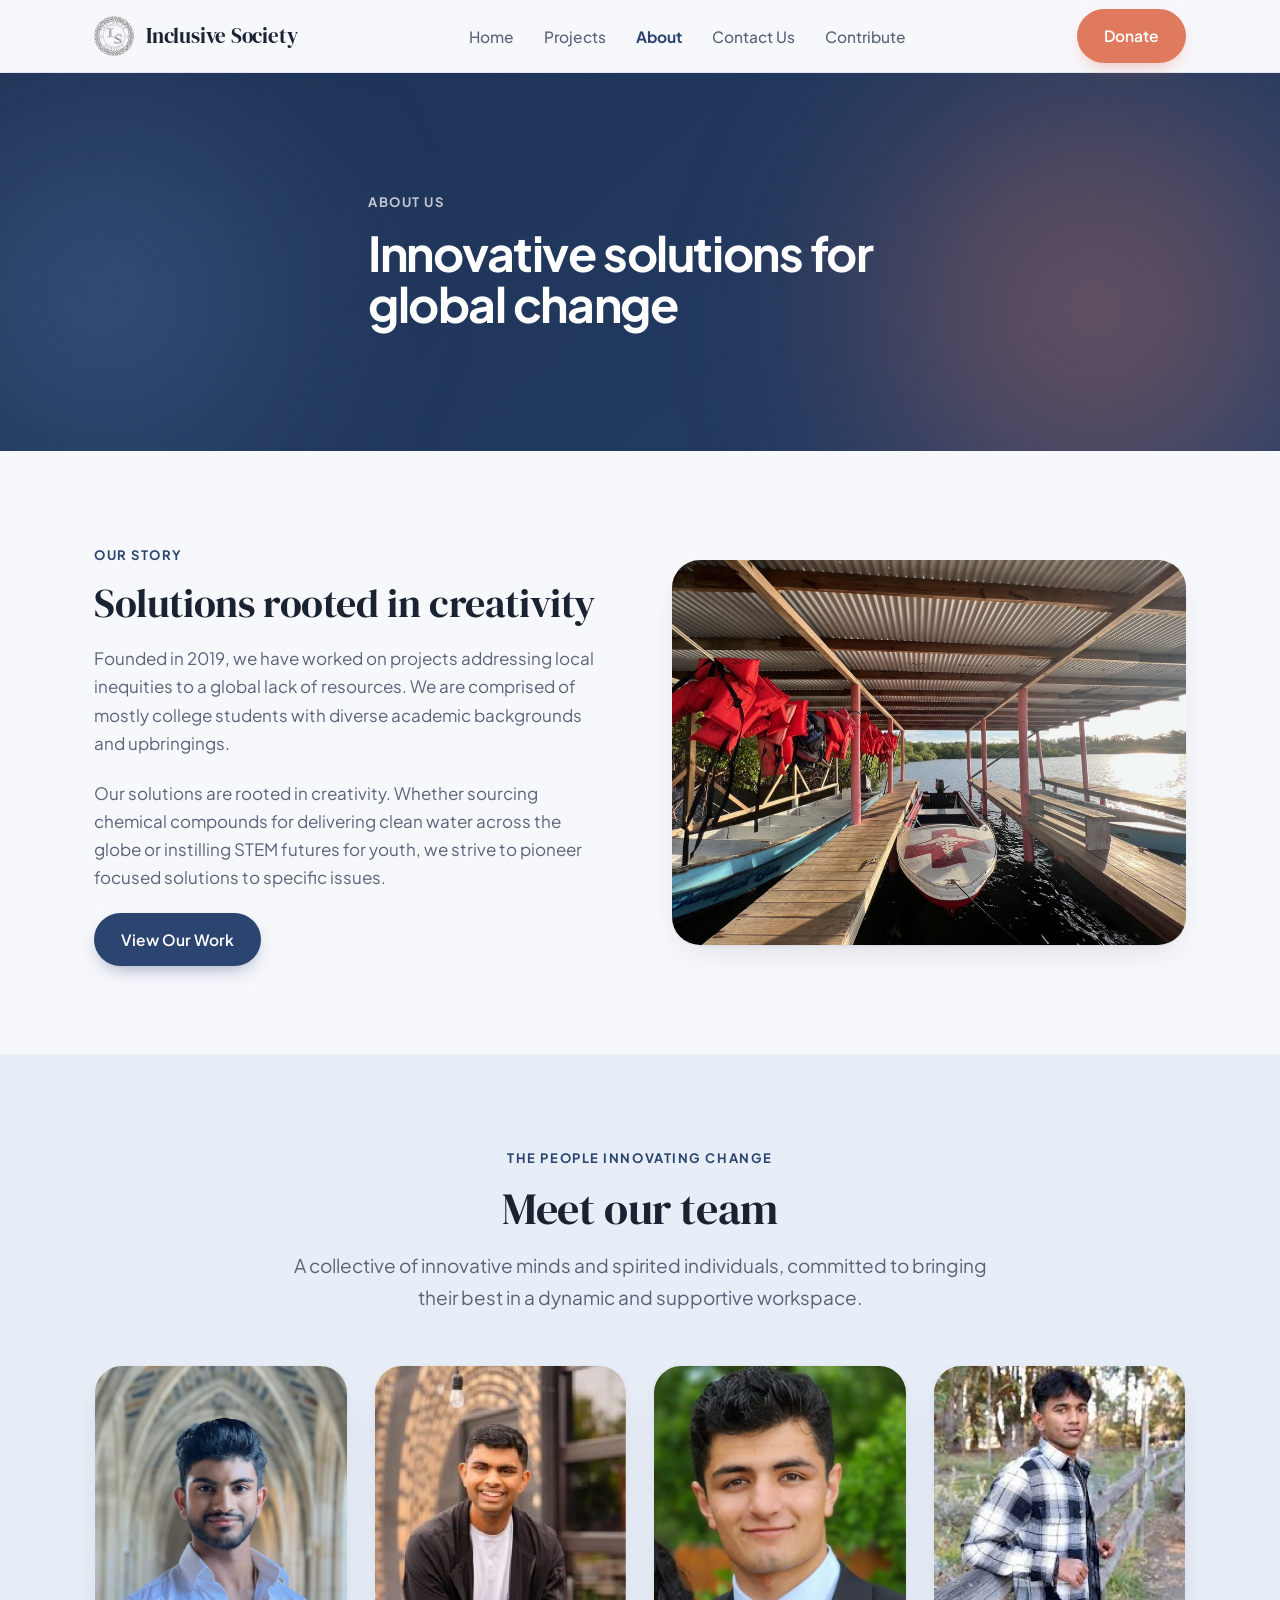
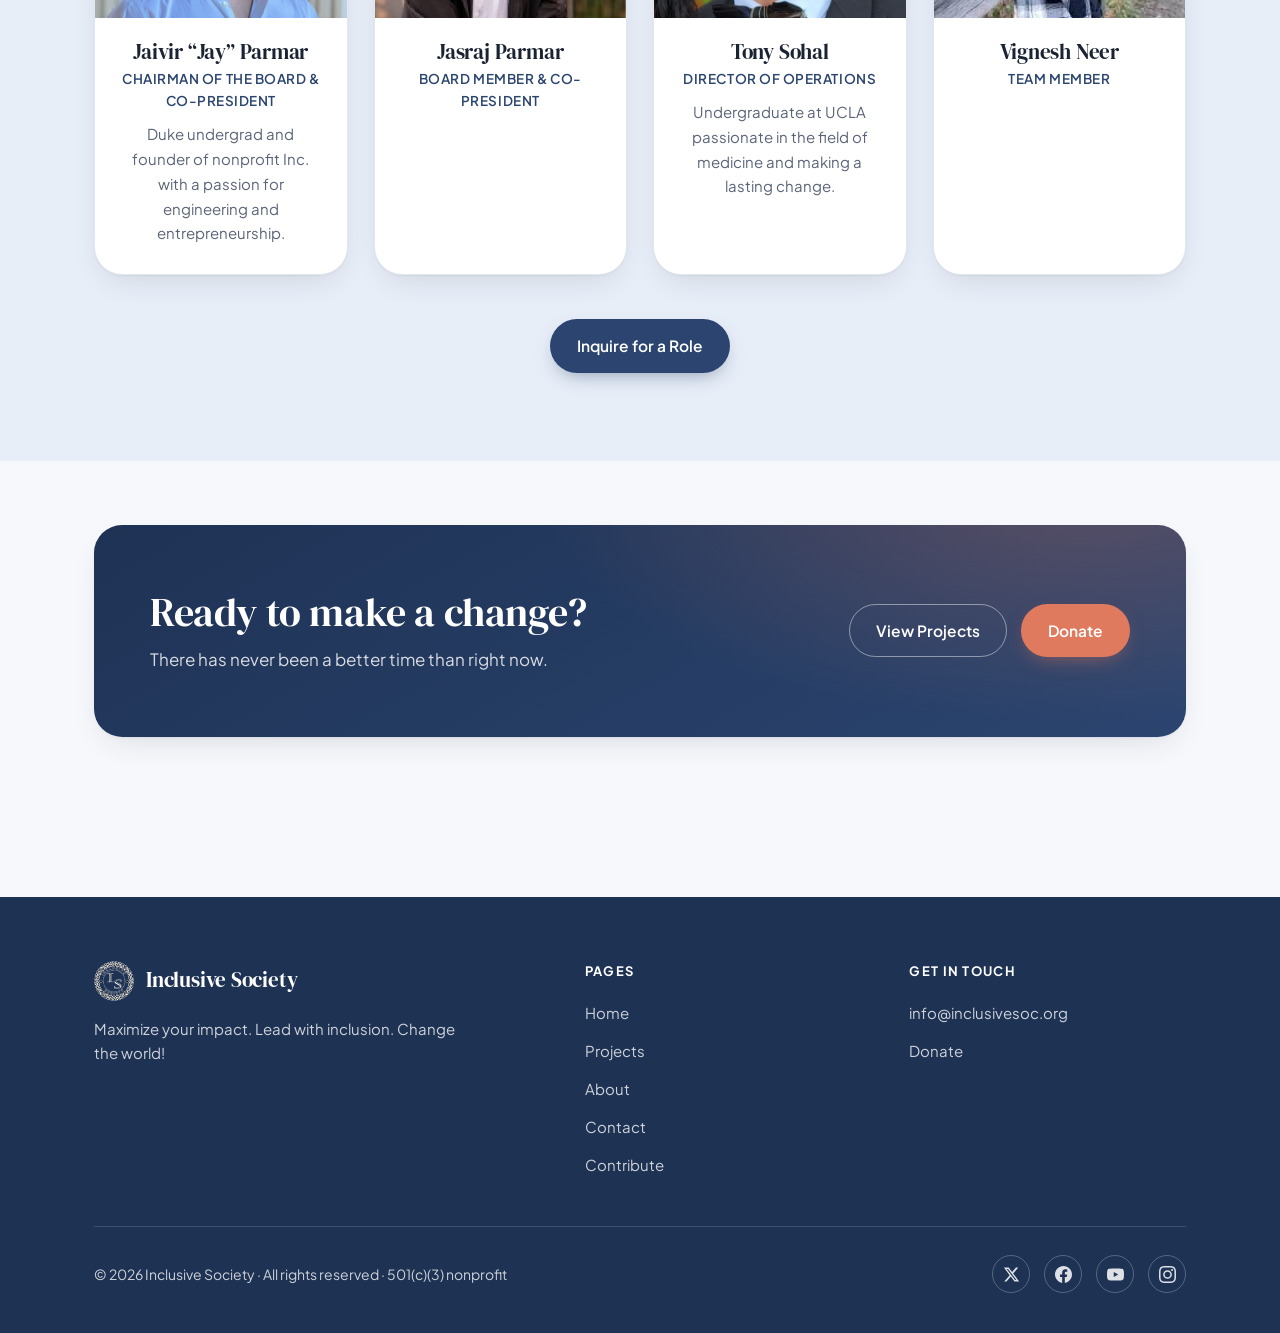
==== commit cb61dba9: "Add animated hero backgrounds and condense hero copy - Subtle CSS gradient and orb animation on all " ====
--- a/about/index.html
+++ b/about/index.html
@@ -4,7 +4,7 @@
 <meta charset="UTF-8">
 <meta name="viewport" content="width=device-width, initial-scale=1.0">
 <title>About — Inclusive Society</title>
-<meta name="description" content="Founded in 2019, Inclusive Society delivers innovative and non-traditional solutions to local and global issues. Meet our team.">
+<meta name="description" content="Founded in 2019, Inclusive Society delivers innovative solutions for global change. Meet our team.">
 <link rel="icon" type="image/png" href="../assets/img/logo.png">
 <link rel="preconnect" href="https://fonts.googleapis.com">
 <link rel="preconnect" href="https://fonts.gstatic.com" crossorigin>
@@ -34,7 +34,7 @@
 <section class="hero hero--sub">
   <div class="wrap">
     <span class="eyebrow">About Us</span>
-    <h1>We deliver innovative &amp; non-traditional solutions to local and global issues</h1>
+    <h1>Innovative solutions for global change</h1>
   </div>
 </section>
 
--- a/assets/css/style.css
+++ b/assets/css/style.css
@@ -176,12 +176,66 @@
 
 .hero {
   position: relative;
-  background:
-    radial-gradient(1100px 520px at 85% -10%, rgba(224, 122, 95, .22), transparent 60%),
-    radial-gradient(900px 600px at -10% 110%, rgba(224, 122, 95, .12), transparent 55%),
-    linear-gradient(155deg, var(--primary-deep) 0%, var(--primary) 72%);
+  isolation: isolate;
+  background: linear-gradient(140deg, var(--primary-deep) 0%, #243d66 45%, var(--primary) 100%);
+  background-size: 220% 220%;
+  animation: hero-gradient 20s ease infinite;
   color: #fff;
   overflow: hidden;
+}
+
+.hero::before,
+.hero::after {
+  content: "";
+  position: absolute;
+  border-radius: 50%;
+  pointer-events: none;
+  filter: blur(72px);
+  will-change: transform;
+}
+
+.hero::before {
+  width: min(680px, 85vw);
+  height: min(680px, 85vw);
+  top: -28%;
+  right: -12%;
+  background: radial-gradient(circle, rgba(224, 122, 95, .42) 0%, transparent 68%);
+  animation: hero-drift-a 16s ease-in-out infinite alternate;
+}
+
+.hero::after {
+  width: min(560px, 75vw);
+  height: min(560px, 75vw);
+  bottom: -32%;
+  left: -14%;
+  background: radial-gradient(circle, rgba(120, 160, 220, .28) 0%, transparent 70%);
+  animation: hero-drift-b 22s ease-in-out infinite alternate;
+}
+
+@keyframes hero-gradient {
+  0%, 100% { background-position: 0% 50%; }
+  50% { background-position: 100% 50%; }
+}
+
+@keyframes hero-drift-a {
+  0% { transform: translate(0, 0) scale(1); }
+  100% { transform: translate(-6%, 10%) scale(1.12); }
+}
+
+@keyframes hero-drift-b {
+  0% { transform: translate(0, 0) scale(1); }
+  100% { transform: translate(8%, -6%) scale(1.08); }
+}
+
+@media (prefers-reduced-motion: reduce) {
+  .hero {
+    animation: none;
+    background-size: 100% 100%;
+  }
+  .hero::before,
+  .hero::after {
+    animation: none;
+  }
 }
 
 /* Full-viewport home hero */
@@ -194,6 +248,7 @@
   padding-top: 48px;
   padding-bottom: 48px;
   position: relative;
+  z-index: 1;
   width: 100%;
 }
 
@@ -201,20 +256,36 @@
   padding-top: 96px;
   padding-bottom: 104px;
   position: relative;
-}
-.hero .eyebrow { color: rgba(255, 255, 255, .75); }
+  z-index: 1;
+}
+.hero .eyebrow { color: rgba(255, 255, 255, .72); }
 .hero h1 {
-  font-size: clamp(44px, 7vw, 80px);
-  max-width: 13ch;
+  font-family: var(--font-body);
+  font-weight: 700;
+  font-size: clamp(40px, 6vw, 72px);
+  letter-spacing: -0.03em;
+  line-height: 1.06;
+  max-width: 14ch;
   margin-bottom: 22px;
 }
-.hero h1 em { font-style: italic; color: var(--accent); }
-.hero p { font-size: 20px; color: rgba(255,255,255,.85); max-width: 52ch; margin-bottom: 36px; }
+.hero h1 em { font-style: normal; color: var(--accent); }
+.hero p { font-size: 18px; color: rgba(255,255,255,.82); max-width: 48ch; margin-bottom: 36px; line-height: 1.6; }
 .hero-actions { display: flex; gap: 14px; flex-wrap: wrap; }
 
-/* subpage hero (smaller) */
-.hero--sub .wrap { padding-top: 72px; padding-bottom: 80px; }
-.hero--sub h1 { font-size: clamp(36px, 5vw, 56px); }
+/* subpage hero */
+.hero--sub {
+  min-height: 42vh;
+  display: flex;
+  align-items: center;
+}
+.hero--sub .wrap { padding-top: 64px; padding-bottom: 72px; }
+.hero--sub h1 {
+  font-size: clamp(32px, 4.5vw, 48px);
+  max-width: 16ch;
+  margin-bottom: 0;
+}
+.hero--sub p { margin-top: 16px; margin-bottom: 0; font-size: 17px; max-width: 44ch; }
+.hero--sub .hero-actions { margin-top: 24px; }
 
 /* ---------- Sections ---------- */
 
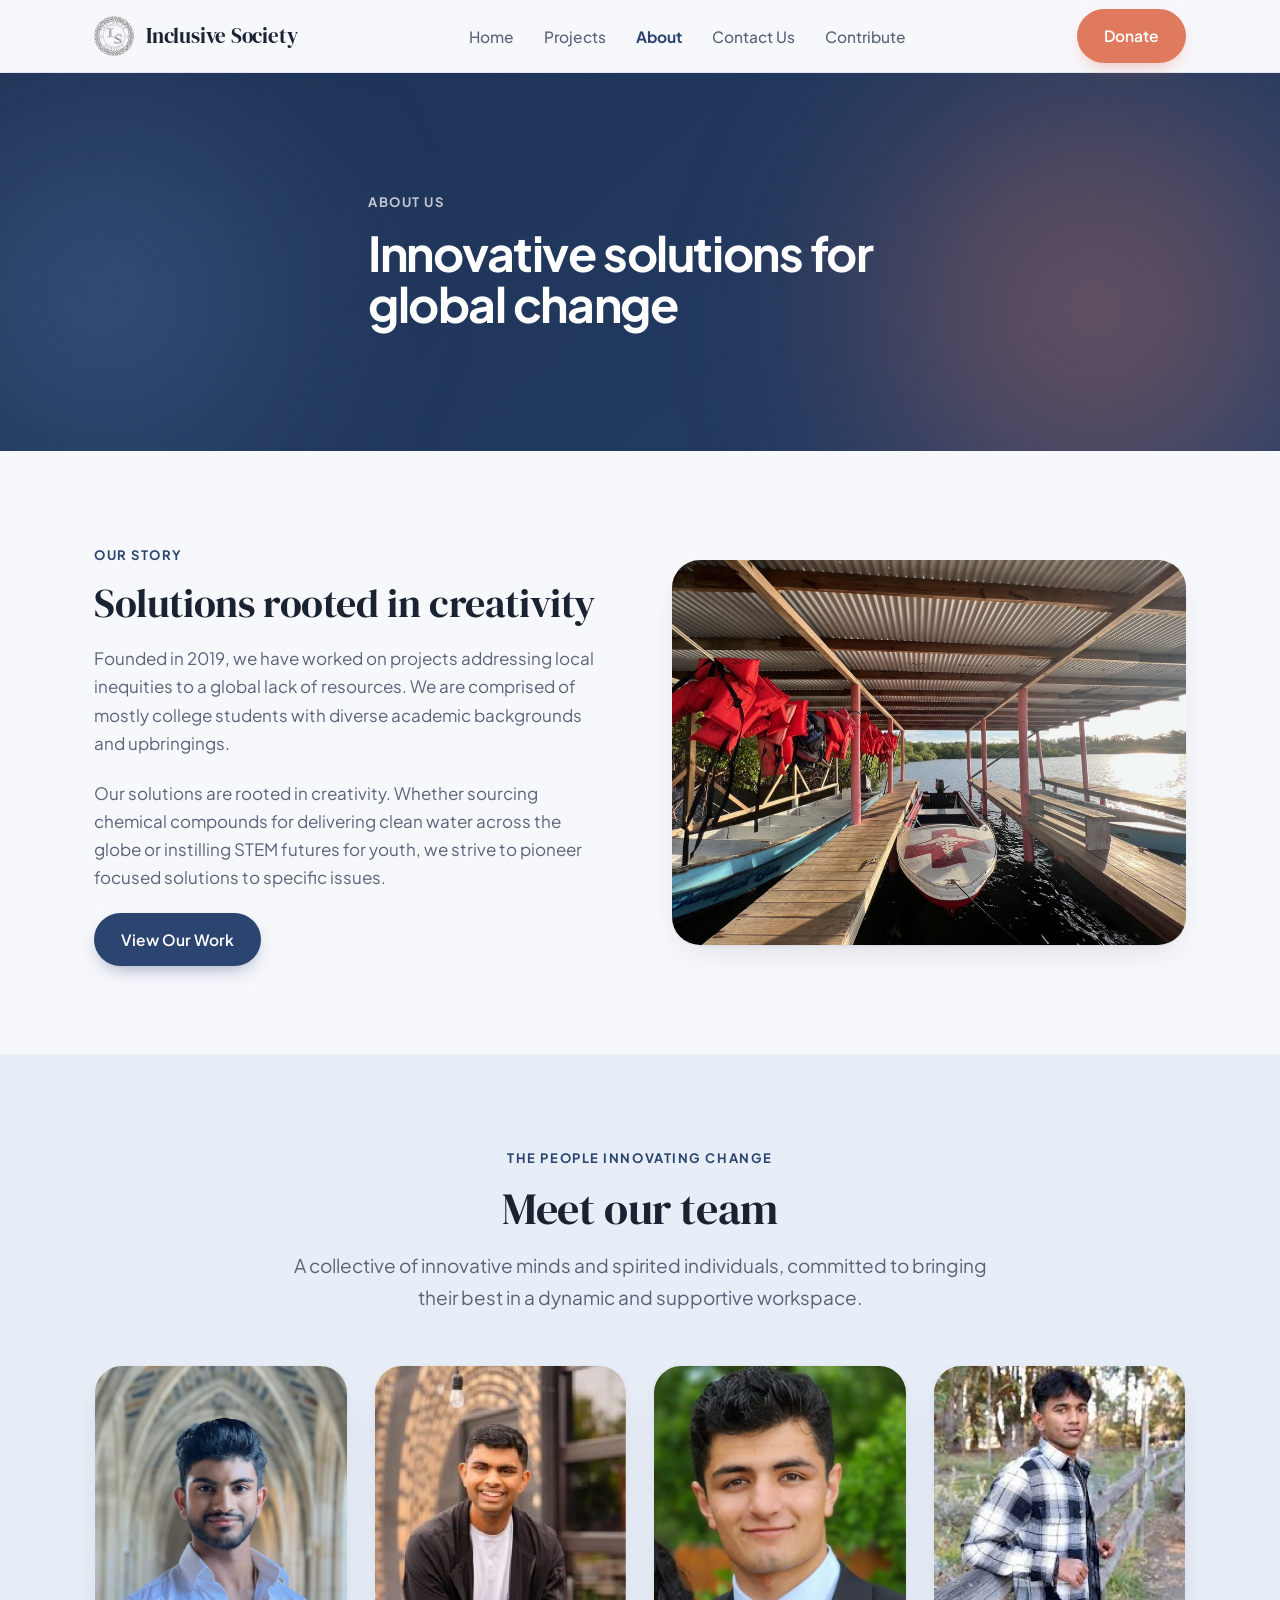
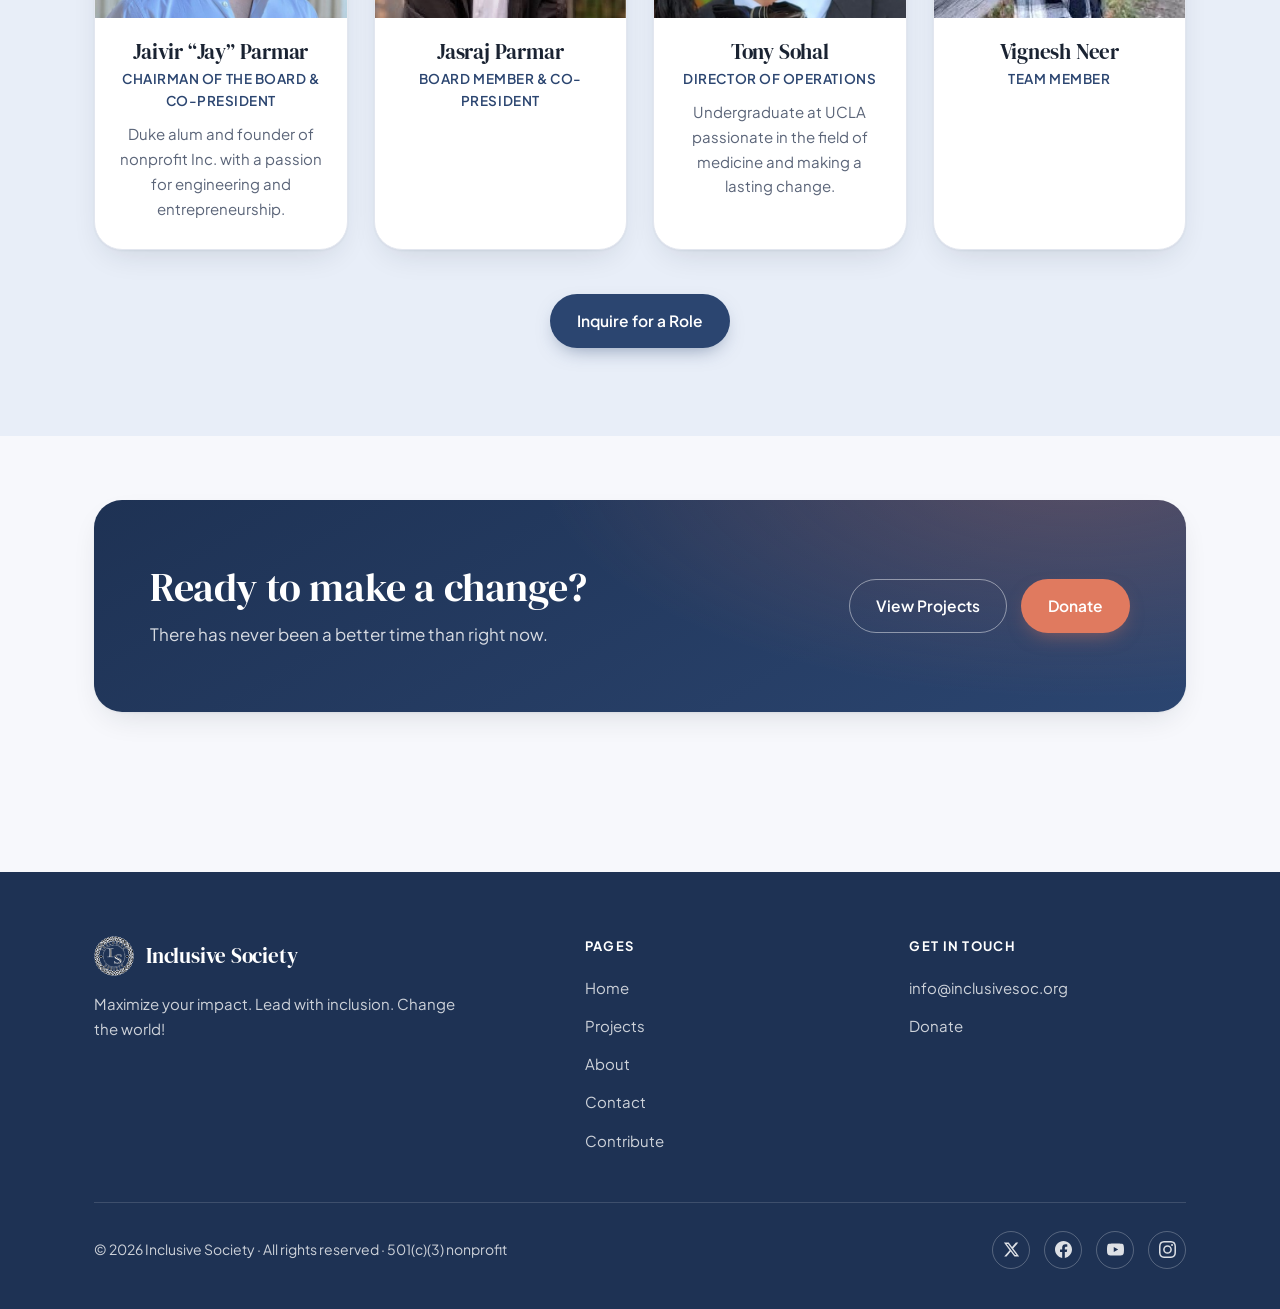
==== commit 7bb34119: "Update Jay's bio to Duke alum on about page Co-authored-by: Jaivir Parmar <Jaiparmar940@users.norepl" ====
--- a/about/index.html
+++ b/about/index.html
@@ -64,7 +64,7 @@
         <div class="person-body">
           <h3>Jaivir “Jay” Parmar</h3>
           <p class="role">Chairman of the Board & Co-President</p>
-          <p>Duke undergrad and founder of nonprofit Inc. with a passion for engineering and entrepreneurship.</p>
+          <p>Duke alum and founder of nonprofit Inc. with a passion for engineering and entrepreneurship.</p>
         </div>
       </article>
       <article class="person">
--- a/assets/css/style.css
+++ b/assets/css/style.css
@@ -645,6 +645,8 @@
 @media (max-width: 640px) {
   .section { padding: 64px 0; }
   .hero:not(.hero--sub) .wrap { padding-top: 32px; padding-bottom: 32px; }
+  .hero--sub { min-height: 36vh; }
+  .hero--sub .wrap { padding-top: 48px; padding-bottom: 56px; }
   .hero .wrap { padding-top: 64px; padding-bottom: 72px; }
   .cta-band { padding: 44px 28px; }
   .form-card { padding: 28px 22px; }
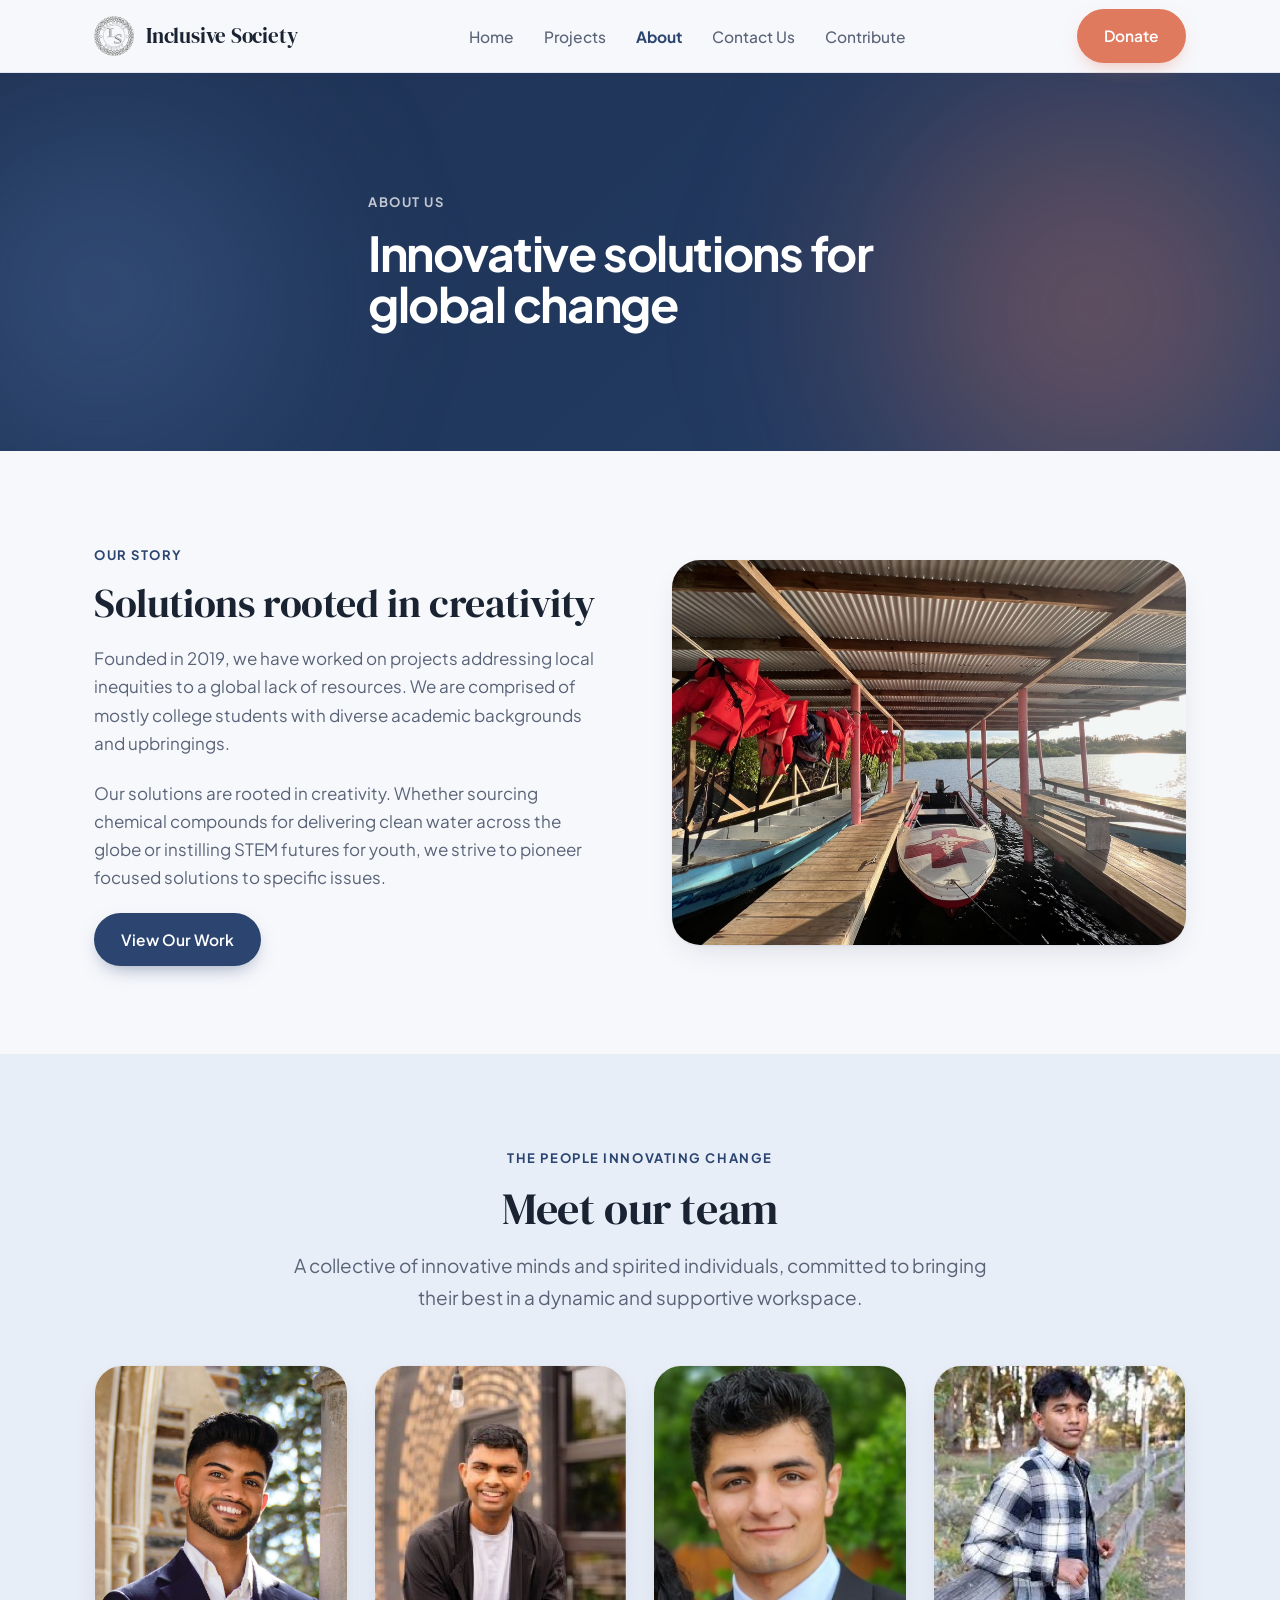
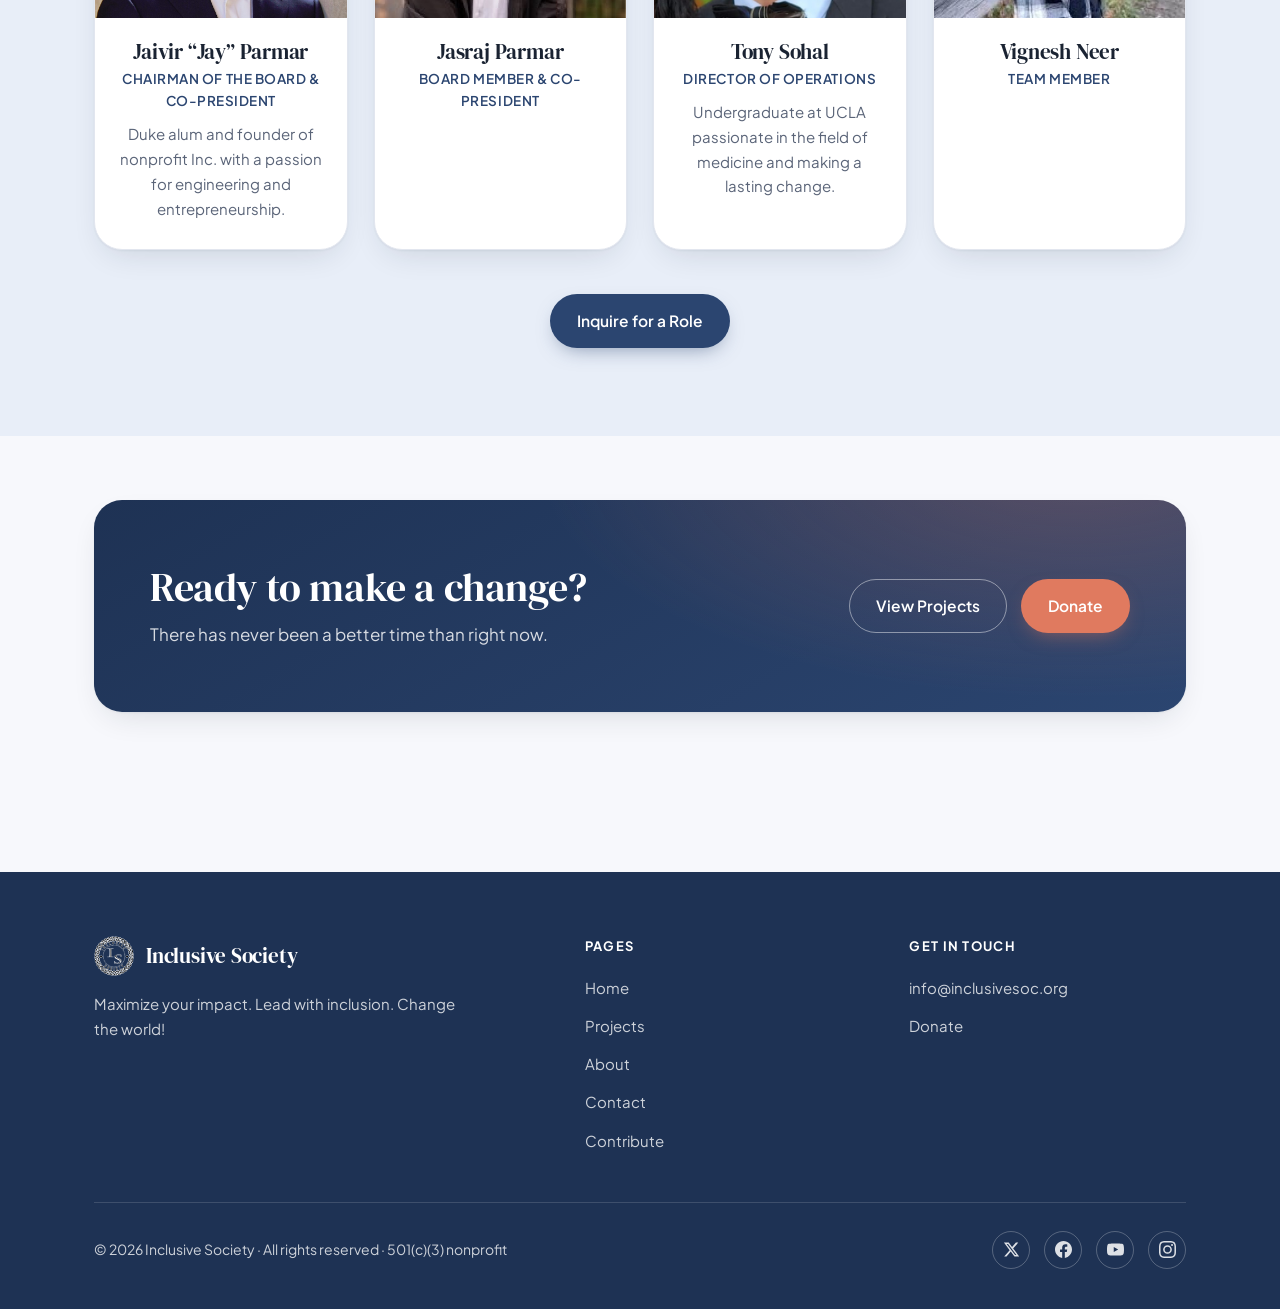
==== commit 3bedf5dd: "Update Jaivir profile image to PNG format. Replace jaivir.jpg with jaivir.png and update the about p" ====
--- a/about/index.html
+++ b/about/index.html
@@ -60,7 +60,7 @@
     </div>
     <div class="grid grid--4">
       <article class="person">
-        <img class="person-img--center" src="../assets/img/jaivir.jpg" alt="Portrait of Jaivir “Jay” Parmar">
+        <img class="person-img--center" src="../assets/img/jaivir.png" alt="Portrait of Jaivir “Jay” Parmar">
         <div class="person-body">
           <h3>Jaivir “Jay” Parmar</h3>
           <p class="role">Chairman of the Board & Co-President</p>
